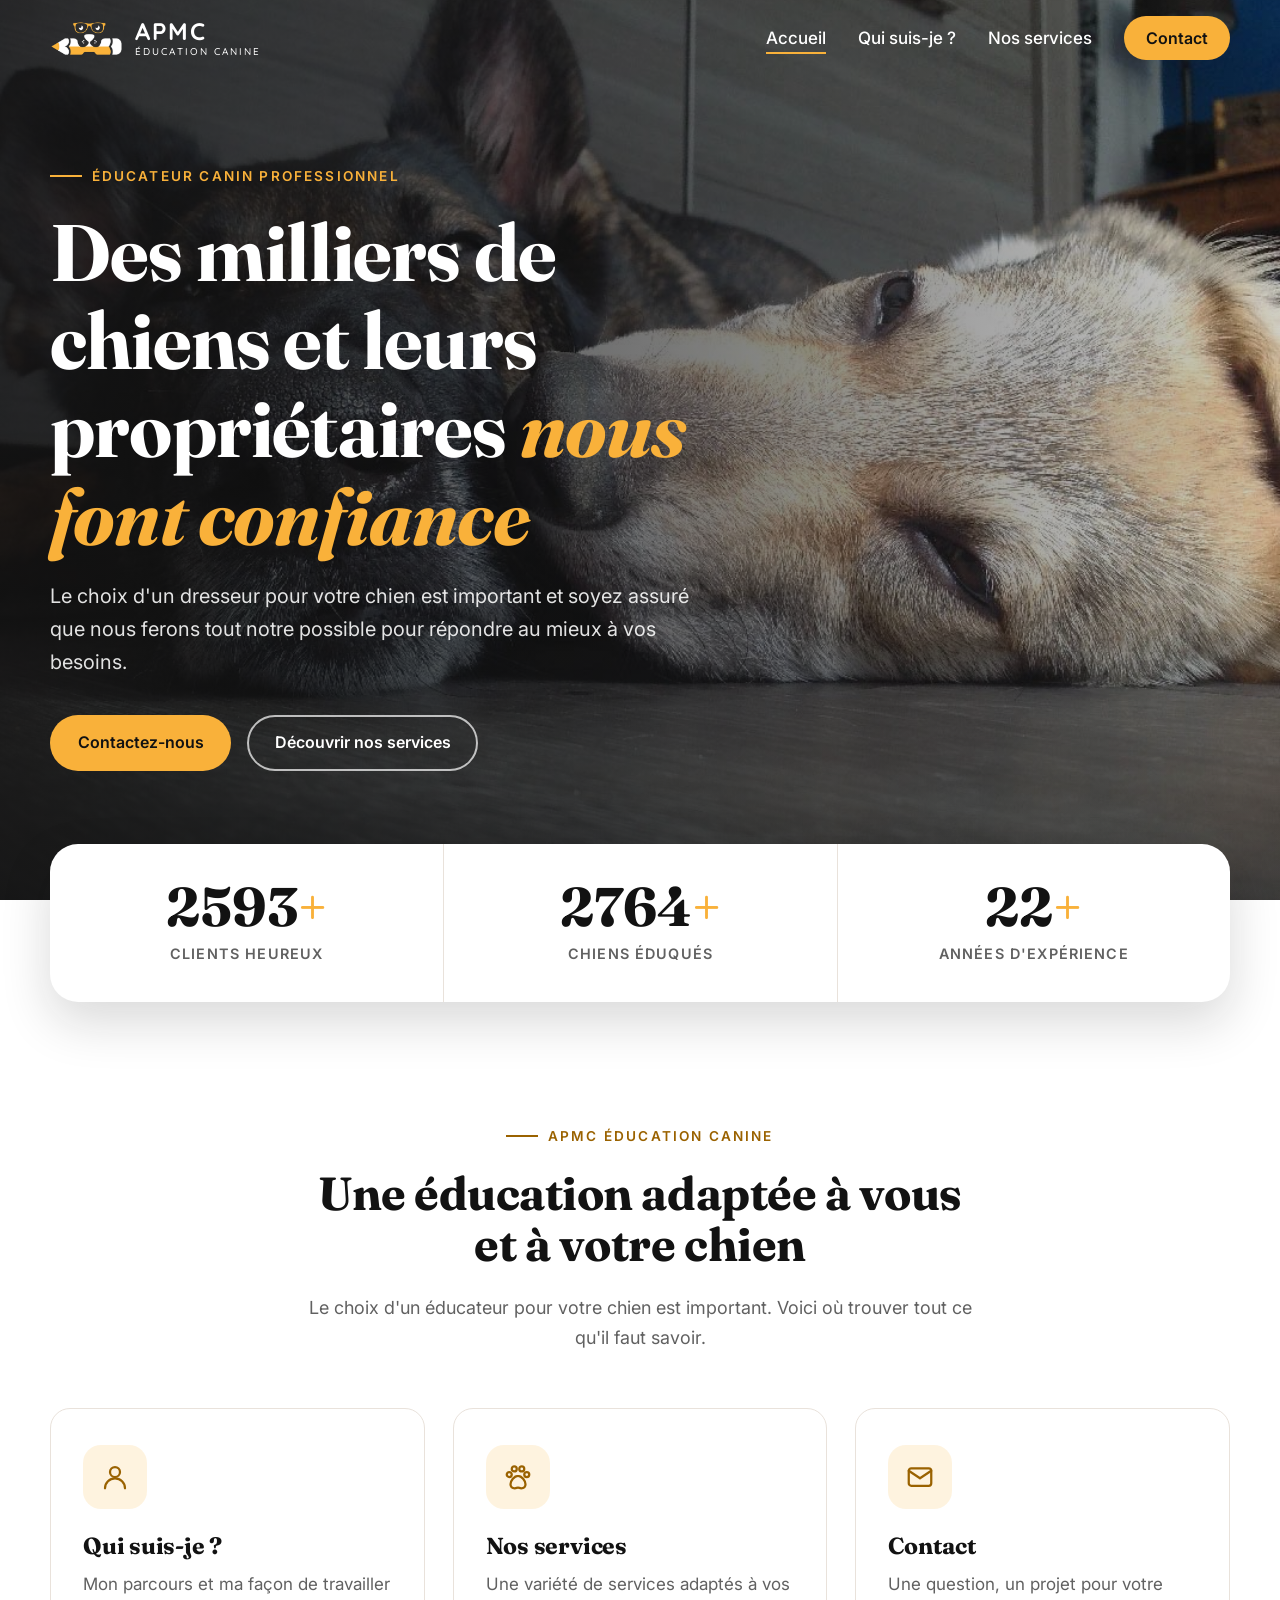
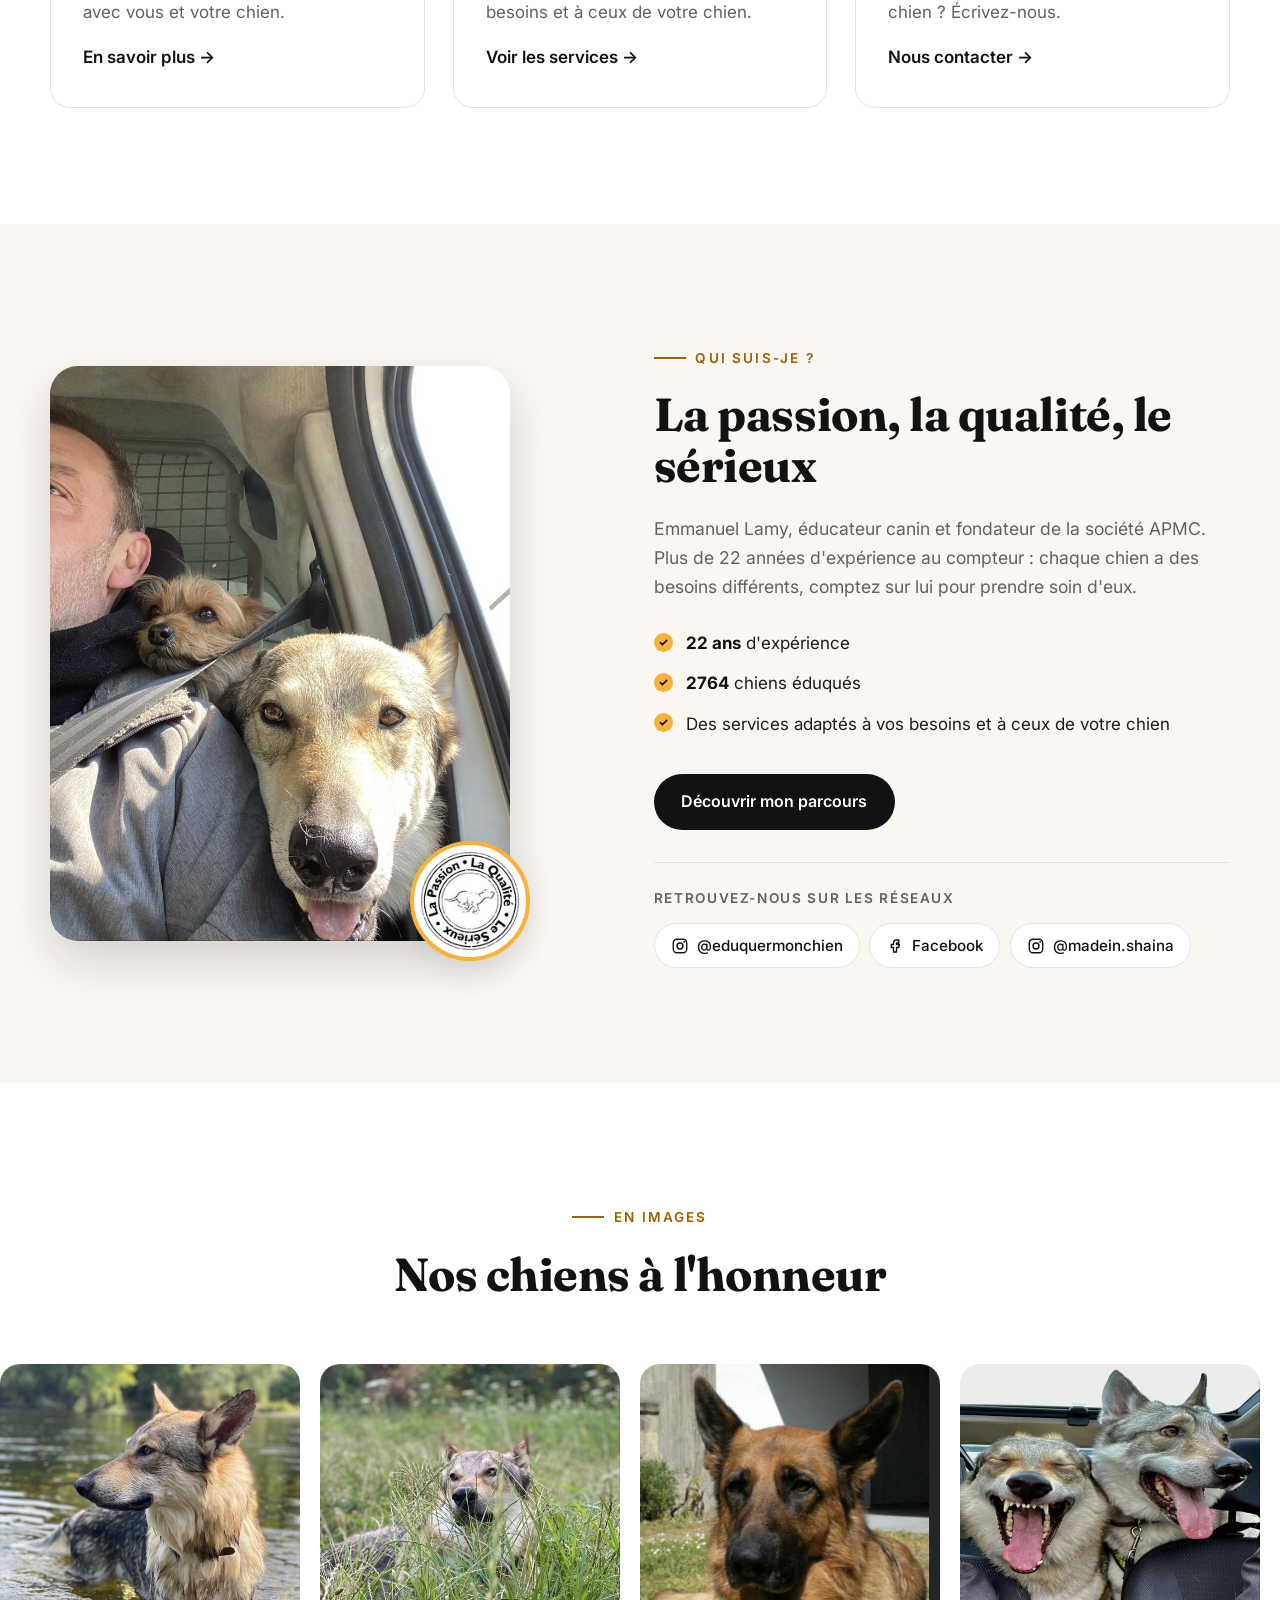
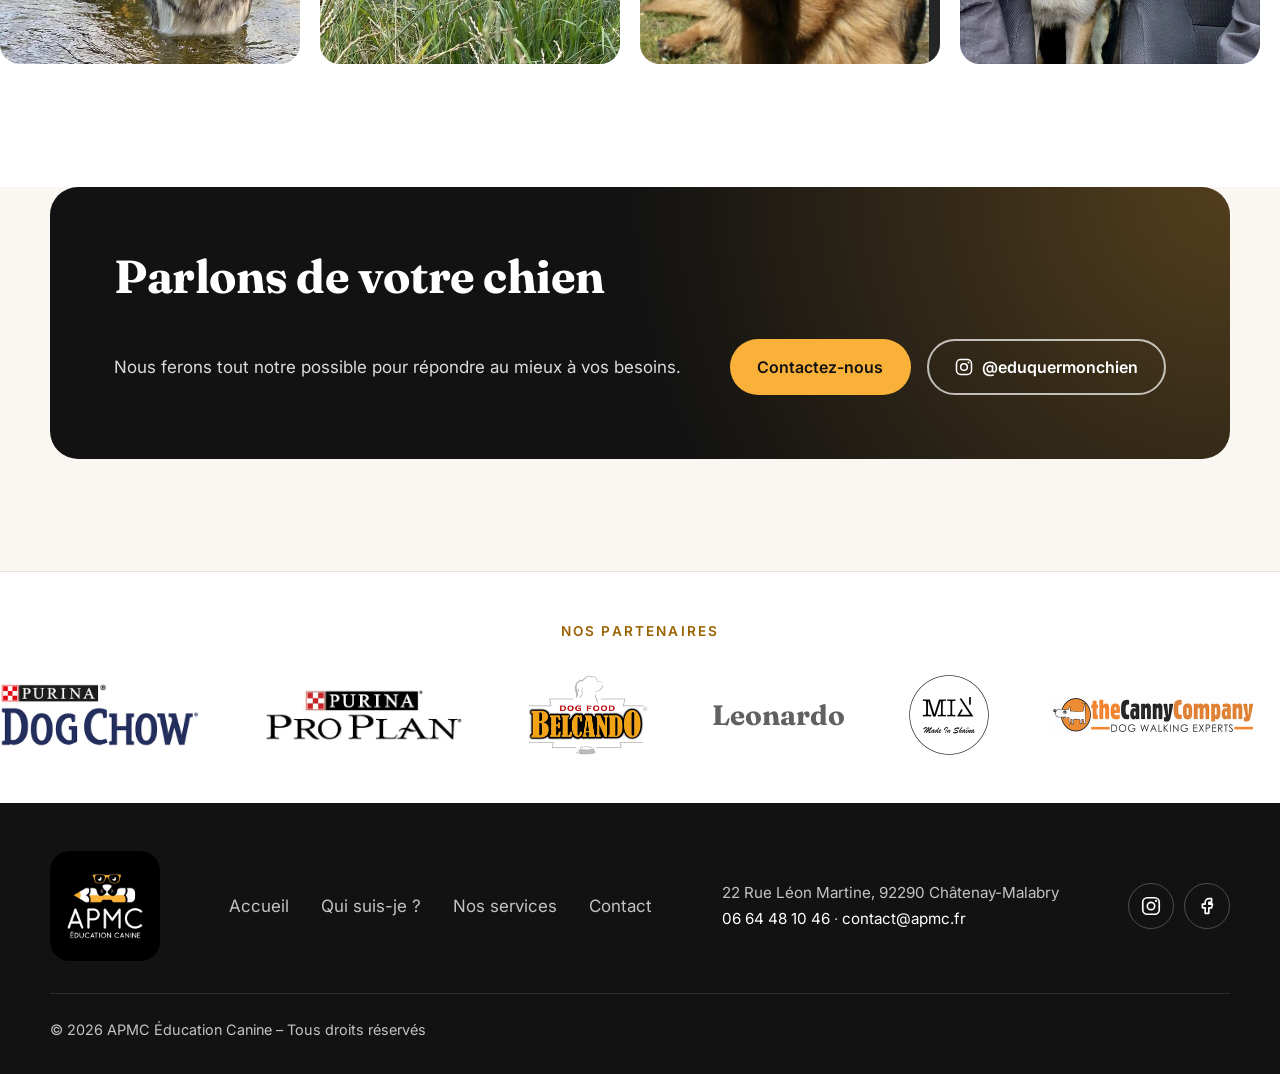
==== index.html @ 0c517b80 "Ajoute 2 photos au bandeau défilant et l'icône du service Rappel - Bandeau de l'accueil et de Qui su" ====
<!DOCTYPE html>
<html lang="fr">

<head>
    <meta charset="utf-8">
    <meta name="viewport" content="width=device-width, initial-scale=1">
    <!-- Transitions de page : repère les navigateurs sans transitions natives (ex. Firefox) et l'ouverture en fichier local -->
    <script>if (!('onpagereveal' in window) || location.protocol === 'file:') document.documentElement.classList.add('no-vt');</script>
    <title>APMC Éducation Canine – Éducateur canin professionnel</title>
    <meta name="description" content="APMC Éducation Canine, éducateur canin professionnel : plus de 22 ans d'expérience et des milliers de chiens éduqués. Découvrez nos services d'éducation canine et contactez-nous.">
    <meta name="theme-color" content="#121212">
    <link rel="canonical" href="https://www.apmc.fr/">

    <!-- Partage sur les réseaux sociaux -->
    <meta property="og:type" content="website">
    <meta property="og:locale" content="fr_FR">
    <meta property="og:site_name" content="APMC Éducation Canine">
    <meta property="og:title" content="APMC Éducation Canine – Éducateur canin professionnel">
    <meta property="og:description" content="Des milliers de chiens et leurs propriétaires nous font confiance. Découvrez nos services d'éducation canine.">
    <meta property="og:url" content="https://www.apmc.fr/">
    <meta property="og:image" content="https://www.apmc.fr/images/accueil-1.jpg">
    <meta name="twitter:card" content="summary_large_image">

    <!-- Données structurées pour Google -->
    <script type="application/ld+json">
    {
        "@context": "https://schema.org",
        "@type": "LocalBusiness",
        "name": "APMC Éducation Canine",
        "description": "Éducateur canin professionnel",
        "url": "https://www.apmc.fr/",
        "logo": "https://www.apmc.fr/images/logo-apmc.png",
        "image": "https://www.apmc.fr/images/accueil-1.jpg",
        "telephone": "+33 6 64 48 10 46",
        "email": "contact@apmc.fr",
        "address": {
            "@type": "PostalAddress",
            "streetAddress": "22 Rue Léon Martine",
            "postalCode": "92290",
            "addressLocality": "Châtenay-Malabry",
            "addressCountry": "FR"
        },
        "openingHours": ["Mo-Fr 09:00-20:00", "Sa 10:00-19:00"],
        "founder": { "@type": "Person", "name": "Emmanuel Lamy" },
        "sameAs": [
            "https://www.instagram.com/eduquermonchien/",
            "https://fr-fr.facebook.com/emmanuel.lamy.9085"
        ]
    }
    </script>

    <link rel="icon" href="images/favicon.png">
    <link rel="apple-touch-icon" href="images/favicon.png">
    <link rel="preconnect" href="https://fonts.googleapis.com">
    <link rel="preconnect" href="https://fonts.gstatic.com" crossorigin>
    <link rel="stylesheet" href="https://fonts.googleapis.com/css2?family=Fraunces:ital,opsz,wght@0,9..144,600;0,9..144,700;1,9..144,600&family=Inter:wght@400;500;600;700&family=Quicksand:wght@500;700&display=swap">
    <link rel="stylesheet" href="css/site.css">
    <script src="js/site.js" defer></script>

    <!-- Global site tag (gtag.js) - Google Analytics -->
    <script async src="https://www.googletagmanager.com/gtag/js?id=G-6EHCMC91XN"></script>
    <script>
        window.dataLayer = window.dataLayer || [];
        function gtag(){dataLayer.push(arguments);}
        gtag('js', new Date());

        gtag('config', 'G-6EHCMC91XN');
    </script>
</head>

<body>
    <a class="skip-link" href="#contenu">Aller au contenu</a>

    <!-- En-tête -->
    <header class="site-header" data-header>
        <div class="container header-inner">
            <a href="index.html" class="brand" aria-label="APMC Éducation Canine – accueil">
                <img src="images/logo-apmc-entete.png" alt="" width="73" height="35">
                <span class="brand-text">APMC <small>Éducation Canine</small></span>
            </a>

            <button class="nav-toggle" type="button" aria-controls="menu" aria-expanded="false" data-nav-toggle>
                <span class="sr-only">Menu</span>
                <span class="nav-toggle-bar" aria-hidden="true"></span>
            </button>

            <nav class="site-nav" id="menu" aria-label="Navigation principale" data-nav>
                <ul>
                    <li><a href="index.html" aria-current="page">Accueil</a></li>
                    <li><a href="fondateur.html">Qui suis-je ?</a></li>
                    <li><a href="nos-services.html">Nos services</a></li>
                    <li><a href="contact.html" class="btn btn-primary btn-sm">Contact</a></li>
                </ul>
            </nav>
        </div>
    </header>

    <main id="contenu">
        <!-- Héro -->
        <section class="hero" aria-labelledby="titre-hero">
            <div class="hero-media">
                <img class="hero-img is-active" src="images/accueil-1.jpg" alt="" fetchpriority="high">
                <img class="hero-img" src="images/accueil-2.jpg" alt="" loading="lazy">
            </div>
            <div class="container hero-content">
                <p class="eyebrow">Éducateur canin professionnel</p>
                <h1 id="titre-hero">Des milliers de chiens et leurs propriétaires <em>nous font confiance</em></h1>
                <p class="hero-lead">Le choix d'un dresseur pour votre chien est important et soyez assuré que nous ferons tout notre possible pour répondre au mieux à vos besoins.</p>
                <div class="hero-actions">
                    <a href="contact.html" class="btn btn-primary">Contactez-nous</a>
                    <a href="nos-services.html" class="btn btn-ghost">Découvrir nos services</a>
                </div>
            </div>
        </section>

        <!-- Chiffres clés -->
        <section class="stats" id="chiffres" aria-label="APMC Éducation Canine en chiffres">
            <div class="container">
                <div class="stats-grid">
                    <div class="stat">
                        <p class="stat-value"><span data-count="2593">2593</span></p>
                        <p class="stat-label">Clients heureux</p>
                    </div>
                    <div class="stat">
                        <p class="stat-value"><span data-count="2764">2764</span></p>
                        <p class="stat-label">Chiens éduqués</p>
                    </div>
                    <div class="stat">
                        <p class="stat-value"><span data-count="22">22</span></p>
                        <p class="stat-label">Années d'expérience</p>
                    </div>
                </div>
            </div>
        </section>

        <!-- Découvrir -->
        <section class="section" aria-labelledby="titre-decouvrir">
            <div class="container">
                <div class="section-head">
                    <p class="eyebrow eyebrow-dark">APMC Éducation Canine</p>
                    <h2 id="titre-decouvrir">Une éducation adaptée à vous et à votre chien</h2>
                    <p>Le choix d'un éducateur pour votre chien est important. Voici où trouver tout ce qu'il faut savoir.</p>
                </div>

                <div class="cards">
                    <a href="fondateur.html" class="card reveal">
                        <span class="card-icon" aria-hidden="true">
                            <svg viewBox="0 0 24 24"><circle cx="12" cy="8" r="4"/><path d="M4 21c0-4.4 3.6-8 8-8s8 3.6 8 8"/></svg>
                        </span>
                        <h3>Qui suis-je ?</h3>
                        <p>Mon parcours et ma façon de travailler avec vous et votre chien.</p>
                        <span class="card-link">En savoir plus <span aria-hidden="true">→</span></span>
                    </a>
                    <a href="nos-services.html" class="card reveal">
                        <span class="card-icon" aria-hidden="true">
                            <svg viewBox="0 0 24 24"><circle class="fill" cx="5" cy="10" r="2"/><circle class="fill" cx="9" cy="5.5" r="2"/><circle class="fill" cx="15" cy="5.5" r="2"/><circle class="fill" cx="19" cy="10" r="2"/><path class="fill" d="M12 11c-3 0-6 4.2-6 6.8C6 20 7.7 21 9.5 21c1 0 1.7-.5 2.5-.5s1.5.5 2.5.5c1.8 0 3.5-1 3.5-3.2 0-2.6-3-6.8-6-6.8z"/></svg>
                        </span>
                        <h3>Nos services</h3>
                        <p>Une variété de services adaptés à vos besoins et à ceux de votre chien.</p>
                        <span class="card-link">Voir les services <span aria-hidden="true">→</span></span>
                    </a>
                    <a href="contact.html" class="card reveal">
                        <span class="card-icon" aria-hidden="true">
                            <svg viewBox="0 0 24 24"><rect x="3" y="5" width="18" height="14" rx="2"/><path d="m3 7 9 6 9-6"/></svg>
                        </span>
                        <h3>Contact</h3>
                        <p>Une question, un projet pour votre chien ? Écrivez-nous.</p>
                        <span class="card-link">Nous contacter <span aria-hidden="true">→</span></span>
                    </a>
                </div>
            </div>
        </section>

        <!-- Qui suis-je -->
        <section class="section section-alt" aria-labelledby="titre-apropos">
            <div class="container about">
                <div class="about-media reveal">
                    <img src="images/fondateur-chiens.jpg" alt="En route avec deux chiens, un petit terrier et un chien loup" width="900" height="1073" loading="lazy">
                    <img class="about-badge" src="images/badge-valeurs.png" alt="La passion, la qualité, le sérieux" width="120" height="120" loading="lazy">
                </div>
                <div class="about-content">
                    <p class="eyebrow eyebrow-dark">Qui suis-je ?</p>
                    <h2 id="titre-apropos">La passion, la qualité, le sérieux</h2>
                    <p>Emmanuel Lamy, éducateur canin et fondateur de la société APMC. Plus de 22 années d'expérience au compteur : chaque chien a des besoins différents, comptez sur lui pour prendre soin d'eux.</p>
                    <ul class="about-list">
                        <li><strong>22 ans</strong> d'expérience</li>
                        <li><strong>2764</strong> chiens éduqués</li>
                        <li>Des services adaptés à vos besoins et à ceux de votre chien</li>
                    </ul>
                    <a href="fondateur.html" class="btn btn-dark">Découvrir mon parcours</a>
                    <div class="about-social">
                        <p>Retrouvez-nous sur les réseaux</p>
                        <ul>
                            <li><a href="https://www.instagram.com/eduquermonchien/" target="_blank" rel="noopener"><svg class="icon" viewBox="0 0 24 24" aria-hidden="true"><rect x="3" y="3" width="18" height="18" rx="5"/><circle cx="12" cy="12" r="4"/><circle class="fill" cx="17.5" cy="6.5" r="1.2"/></svg> @eduquermonchien</a></li>
                            <li><a href="https://fr-fr.facebook.com/emmanuel.lamy.9085" target="_blank" rel="noopener"><svg class="icon" viewBox="0 0 24 24" aria-hidden="true"><path d="M14 8h3V4h-3a4 4 0 0 0-4 4v2H7v4h3v6h4v-6h3l1-4h-4V8z"/></svg> Facebook</a></li>
                            <li><a href="https://www.instagram.com/madein.shaina/" target="_blank" rel="noopener"><svg class="icon" viewBox="0 0 24 24" aria-hidden="true"><rect x="3" y="3" width="18" height="18" rx="5"/><circle cx="12" cy="12" r="4"/><circle class="fill" cx="17.5" cy="6.5" r="1.2"/></svg> @madein.shaina</a></li>
                        </ul>
                    </div>
                </div>
            </div>
        </section>

        <!-- Galerie -->
        <section class="section" aria-labelledby="titre-galerie">
            <div class="container">
                <div class="section-head">
                    <p class="eyebrow eyebrow-dark">En images</p>
                    <h2 id="titre-galerie">Nos chiens à l'honneur</h2>
                </div>
            </div>
            <div class="dog-strip">
                <div class="dog-strip-track" data-marquee data-gallery>
                    <ul>
                        <li><a href="images/galerie/chien-1.jpg"><img src="images/galerie/chien-1.jpg" alt="Chien loup debout dans une rivière" width="600" height="600" decoding="async"></a></li>
                        <li><a href="images/galerie/chien-2.jpg"><img src="images/galerie/chien-2.jpg" alt="Chien couché dans les hautes herbes" width="600" height="600" decoding="async"></a></li>
                        <li><a href="images/galerie/chien-3.jpg"><img src="images/galerie/chien-3.jpg" alt="Berger allemand couché dans l'herbe" width="600" height="600" decoding="async"></a></li>
                        <li><a href="images/galerie/chien-4.jpg"><img src="images/galerie/chien-4.jpg" alt="Deux chiens tout sourire en voiture" width="600" height="600" decoding="async"></a></li>
                        <li><a href="images/galerie/chien-5.jpg"><img src="images/galerie/chien-5.jpg" alt="Chien portant des lunettes de protection" width="600" height="600" decoding="async"></a></li>
                        <li><a href="images/galerie/chien-6.jpg"><img src="images/galerie/chien-6.jpg" alt="Trois chiens autour d'un bac d'eau dans un pré" width="600" height="600" decoding="async"></a></li>
                        <li><a href="images/galerie/chien-7.jpg"><img src="images/galerie/chien-7.jpg" alt="Chiot chien-loup aux grandes oreilles" width="600" height="600" decoding="async"></a></li>
                        <li><a href="images/galerie/chien-8.jpg"><img src="images/galerie/chien-8.jpg" alt="Trois chiens endormis blottis les uns contre les autres" width="600" height="600" decoding="async"></a></li>
                    </ul>
                </div>
            </div>
        </section>

        <!-- Appel à l'action -->
        <section class="cta" aria-labelledby="titre-cta">
            <div class="container">
                <div class="cta-inner">
                    <h2 id="titre-cta">Parlons de votre chien</h2>
                    <p>Nous ferons tout notre possible pour répondre au mieux à vos besoins.</p>
                    <div class="cta-actions">
                        <a href="contact.html" class="btn btn-primary">Contactez-nous</a>
                        <a href="https://www.instagram.com/eduquermonchien/" class="btn btn-ghost" target="_blank" rel="noopener">
                            <svg class="icon" viewBox="0 0 24 24" aria-hidden="true"><rect x="3" y="3" width="18" height="18" rx="5"/><circle cx="12" cy="12" r="4"/><circle class="fill" cx="17.5" cy="6.5" r="1.2"/></svg>
                            @eduquermonchien
                        </a>
                    </div>
                </div>
            </div>
        </section>

        <!-- Partenaires -->
        <section class="partners" aria-labelledby="titre-partenaires">
            <p class="partners-title" id="titre-partenaires">Nos partenaires</p>
            <div class="partners-track" data-marquee>
                <ul>
                    <li><img src="images/partners/purina-dog-chow.png" alt="Purina Dog Chow" width="494" height="160" decoding="async"></li>
                    <li><img src="images/partners/purina-pro-plan.png" alt="Purina Pro Plan" width="449" height="122" decoding="async"></li>
                    <li><img src="images/partners/belcando.png" alt="Belcando" width="239" height="160" decoding="async"></li>
                    <li><span class="partner-name">Leonardo</span></li>
                    <li><img src="images/partners/made-in-shaina.png" alt="Made In Shaïna" width="160" height="160" decoding="async"></li>
                    <li><img src="images/partners/the-canny-company.png" alt="The Canny Company" width="400" height="80" decoding="async"></li>
                </ul>
            </div>
        </section>
    </main>

    <!-- Pied de page -->
    <footer class="site-footer">
        <div class="container">
            <div class="footer-inner">
                <a href="index.html" class="brand brand-light" aria-label="APMC Éducation Canine – accueil">
                    <img src="images/logo-apmc.png" alt="" width="110" height="110" loading="lazy">
                </a>
                <nav aria-label="Liens du pied de page">
                    <ul class="footer-nav">
                        <li><a href="index.html">Accueil</a></li>
                        <li><a href="fondateur.html">Qui suis-je ?</a></li>
                        <li><a href="nos-services.html">Nos services</a></li>
                        <li><a href="contact.html">Contact</a></li>
                    </ul>
                </nav>
                <address class="footer-contact">
                    22 Rue Léon Martine, 92290 Châtenay-Malabry<br>
                    <a href="tel:+33664481046">06 64 48 10 46</a> · <a href="mailto:contact@apmc.fr">contact@apmc.fr</a>
                </address>
                <div class="footer-social">
                    <a href="https://www.instagram.com/eduquermonchien/" class="social" target="_blank" rel="noopener" aria-label="APMC Éducation Canine sur Instagram (@eduquermonchien)">
                        <svg viewBox="0 0 24 24" aria-hidden="true"><rect x="3" y="3" width="18" height="18" rx="5"/><circle cx="12" cy="12" r="4"/><circle class="fill" cx="17.5" cy="6.5" r="1.2"/></svg>
                    </a>
                    <a href="https://fr-fr.facebook.com/emmanuel.lamy.9085" class="social" target="_blank" rel="noopener" aria-label="Emmanuel Lamy sur Facebook">
                        <svg viewBox="0 0 24 24" aria-hidden="true"><path d="M14 8h3V4h-3a4 4 0 0 0-4 4v2H7v4h3v6h4v-6h3l1-4h-4V8z"/></svg>
                    </a>
                </div>
            </div>
            <div class="footer-bottom">
                <p>&copy; <span data-year>2026</span> APMC Éducation Canine – Tous droits réservés</p>
            </div>
        </div>
    </footer>

    <!-- Visionneuse de la galerie -->
    <dialog class="lightbox" aria-label="Photo agrandie" data-lightbox>
        <button type="button" class="lightbox-close" aria-label="Fermer" data-lightbox-close>×</button>
        <button type="button" class="lightbox-prev" aria-label="Photo précédente" data-lightbox-prev>‹</button>
        <img src="" alt="" data-lightbox-img>
        <button type="button" class="lightbox-next" aria-label="Photo suivante" data-lightbox-next>›</button>
    </dialog>
</body>

</html>
---- css/site.css ----
/* ==========================================================================
   APMC Éducation Canine – feuille de style du site
   Couleurs reprises du logo APMC (jaune #f9b13a sur noir).
   ========================================================================== */

:root {
    --accent: #f9b13a;
    --accent-dark: #9a6200;
    --night: #121212;
    --night-2: #1e1e1e;
    --ink: #1c1c1c;
    --muted: #616161;
    --sand: #faf6f2;
    --line: #e9e2db;
    --white: #fff;

    --font-display: "Fraunces", Georgia, serif;
    --font-logo: "Quicksand", "Inter", system-ui, sans-serif;
    --font-body: "Inter", system-ui, -apple-system, "Segoe UI", sans-serif;

    --radius: 20px;
    --radius-lg: 28px;
    --shadow: 0 10px 30px rgba(18, 18, 18, .08);
    --shadow-lg: 0 20px 50px rgba(18, 18, 18, .16);
    --header-h: 76px;
    --ease: cubic-bezier(.2, .7, .2, 1);
}

/* ---------- Base ---------- */

*,
*::before,
*::after {
    box-sizing: border-box;
}

html {
    scroll-behavior: smooth;
    scroll-padding-top: var(--header-h);
}

body {
    margin: 0;
    font-family: var(--font-body);
    font-size: 1.0625rem;
    line-height: 1.65;
    color: var(--ink);
    background: var(--white);
    -webkit-font-smoothing: antialiased;
}

img {
    display: block;
    max-width: 100%;
    height: auto;
}

a {
    color: inherit;
}

h1,
h2,
h3 {
    font-family: var(--font-display);
    font-weight: 700;
    line-height: 1.1;
    letter-spacing: -.01em;
    margin: 0 0 .5em;
    color: var(--night);
}

h2 {
    font-size: clamp(2rem, 4vw, 2.9rem);
}

h3 {
    font-size: 1.45rem;
}

p {
    margin: 0 0 1em;
}

ul {
    margin: 0;
    padding: 0;
    list-style: none;
}

.container {
    width: min(1180px, 100% - 2.5rem);
    margin-inline: auto;
}

.sr-only {
    position: absolute;
    width: 1px;
    height: 1px;
    overflow: hidden;
    clip: rect(0 0 0 0);
    white-space: nowrap;
}

.skip-link {
    position: absolute;
    left: 1rem;
    top: -100px;
    z-index: 100;
    padding: .6rem 1rem;
    background: var(--white);
    color: var(--night);
    font-weight: 600;
    border-radius: 8px;
}

.skip-link:focus {
    top: 1rem;
}

:focus-visible {
    outline: 3px solid var(--accent);
    outline-offset: 3px;
    border-radius: 4px;
}

.icon,
.card-icon svg,
.service-icon-svg svg,
.social svg {
    fill: none;
    stroke: currentColor;
    stroke-width: 1.8;
    stroke-linecap: round;
    stroke-linejoin: round;
}

.icon .fill,
.social svg .fill {
    fill: currentColor;
    stroke: none;
}

/* ---------- Boutons ---------- */

.btn {
    display: inline-flex;
    align-items: center;
    justify-content: center;
    gap: .5rem;
    min-height: 52px;
    padding: .8rem 1.6rem;
    border: 2px solid transparent;
    border-radius: 999px;
    font-weight: 600;
    font-size: 1rem;
    text-decoration: none;
    transition: background-color .2s, color .2s, border-color .2s, transform .2s var(--ease);
}

.btn:hover {
    transform: translateY(-2px);
}

.btn-primary {
    background: var(--accent);
    color: var(--night);
}

.btn-primary:hover {
    background: var(--white);
    color: var(--night);
}

.btn-ghost {
    border-color: rgba(255, 255, 255, .7);
    color: var(--white);
}

.btn-ghost:hover {
    background: var(--white);
    color: var(--night);
}

.btn-sm {
    min-height: 42px;
    padding: .45rem 1.25rem;
}

.btn .icon {
    width: 20px;
    height: 20px;
}

/* ---------- En-tête ---------- */

.site-header {
    position: fixed;
    inset: 0 0 auto;
    z-index: 50;
    height: var(--header-h);
    color: var(--white);
    transition: background-color .3s, box-shadow .3s;
}

.site-header.is-scrolled,
.site-header.is-open {
    background: rgba(18, 18, 18, .94);
    backdrop-filter: blur(10px);
    box-shadow: 0 4px 20px rgba(0, 0, 0, .15);
}

.header-inner {
    display: flex;
    align-items: center;
    justify-content: space-between;
    height: 100%;
}

.brand {
    display: inline-flex;
    align-items: center;
    gap: .75rem;
    text-decoration: none;
    color: inherit;
}

.brand img {
    height: 35px;
    width: auto;
}

/* Texte du logo, dans une police arrondie proche de celle du logo */
.brand-text {
    display: flex;
    flex-direction: column;
    font-family: var(--font-logo);
    font-size: 1.5rem;
    font-weight: 700;
    letter-spacing: .08em;
    line-height: 1;
}

.brand-text small {
    font-size: .62rem;
    font-weight: 500;
    letter-spacing: .2em;
    text-transform: uppercase;
    margin-top: .3rem;
}

.site-nav ul {
    display: flex;
    align-items: center;
    gap: 2rem;
}

.site-nav a:not(.btn) {
    position: relative;
    font-weight: 500;
    text-decoration: none;
    padding: .4rem 0;
}

.site-nav a:not(.btn)::after {
    content: "";
    position: absolute;
    left: 0;
    right: 0;
    bottom: 0;
    height: 2px;
    background: var(--accent);
    transform: scaleX(0);
    transition: transform .25s var(--ease);
}

.site-nav a:not(.btn):hover::after,
.site-nav a[aria-current="page"]::after {
    transform: scaleX(1);
}

.nav-toggle {
    display: none;
    width: 48px;
    height: 48px;
    padding: 0;
    border: 0;
    border-radius: 12px;
    background: rgba(255, 255, 255, .12);
    color: var(--white);
    cursor: pointer;
}

.nav-toggle-bar,
.nav-toggle-bar::before,
.nav-toggle-bar::after {
    display: block;
    width: 22px;
    height: 2px;
    margin: auto;
    background: currentColor;
    border-radius: 2px;
    transition: transform .25s var(--ease), opacity .2s;
}

.nav-toggle-bar {
    position: relative;
}

.nav-toggle-bar::before,
.nav-toggle-bar::after {
    content: "";
    position: absolute;
    left: 0;
}

.nav-toggle-bar::before {
    top: -7px;
}

.nav-toggle-bar::after {
    top: 7px;
}

.nav-toggle[aria-expanded="true"] .nav-toggle-bar {
    background: transparent;
}

.nav-toggle[aria-expanded="true"] .nav-toggle-bar::before {
    transform: translateY(7px) rotate(45deg);
}

.nav-toggle[aria-expanded="true"] .nav-toggle-bar::after {
    transform: translateY(-7px) rotate(-45deg);
}

@media (max-width: 860px) {
    .nav-toggle {
        display: block;
    }

    .site-nav {
        position: fixed;
        inset: var(--header-h) 0 auto;
        background: var(--night);
        padding: 1.5rem 1.25rem 2rem;
        transform: translateY(-12px);
        opacity: 0;
        visibility: hidden;
        transition: opacity .25s, transform .25s var(--ease), visibility .25s;
    }

    .site-nav.is-open {
        transform: none;
        opacity: 1;
        visibility: visible;
    }

    .site-nav ul {
        flex-direction: column;
        align-items: stretch;
        gap: .25rem;
    }

    .site-nav a:not(.btn) {
        display: block;
        padding: .9rem .25rem;
        font-size: 1.15rem;
        border-bottom: 1px solid rgba(255, 255, 255, .1);
    }

    .site-nav a:not(.btn)::after {
        display: none;
    }

    .site-nav .btn {
        margin-top: 1rem;
        width: 100%;
    }
}

/* ---------- Héro ---------- */

.hero {
    position: relative;
    display: flex;
    align-items: center;
    min-height: min(100svh, 920px);
    padding: calc(var(--header-h) + 3rem) 0 6rem;
    color: var(--white);
    overflow: hidden;
    background: var(--night);
}

.hero-media,
.hero-img {
    position: absolute;
    inset: 0;
}

.hero-img {
    width: 100%;
    height: 100%;
    object-fit: cover;
    opacity: 0;
    transform: scale(1.06);
    transition: opacity 1.4s ease, transform 8s linear;
}

.hero-img.is-active {
    opacity: 1;
    transform: scale(1);
}

.hero::after {
    content: "";
    position: absolute;
    inset: 0;
    background:
        linear-gradient(90deg, rgba(18, 18, 18, .88) 0%, rgba(18, 18, 18, .55) 55%, rgba(18, 18, 18, .2) 100%),
        linear-gradient(0deg, rgba(18, 18, 18, .6) 0%, transparent 40%);
}

.hero-content {
    position: relative;
    z-index: 1;
}

.hero h1 {
    max-width: 14ch;
    font-size: clamp(2.6rem, 6.5vw, 5rem);
    color: var(--white);
    margin-bottom: 1.25rem;
}

.hero h1 em {
    font-style: italic;
    color: var(--accent);
}

.hero-lead {
    max-width: 52ch;
    font-size: clamp(1.05rem, 1.6vw, 1.25rem);
    color: rgba(255, 255, 255, .88);
    margin-bottom: 2.25rem;
}

.hero-actions,
.cta-actions {
    display: flex;
    flex-wrap: wrap;
    gap: 1rem;
}

.eyebrow {
    display: inline-flex;
    align-items: center;
    gap: .6rem;
    font-size: .85rem;
    font-weight: 600;
    letter-spacing: .16em;
    text-transform: uppercase;
    color: var(--accent);
    margin-bottom: 1.25rem;
}

.eyebrow::before {
    content: "";
    width: 32px;
    height: 2px;
    background: currentColor;
}

.eyebrow-dark {
    color: var(--accent-dark);
}

/* ---------- Chiffres ---------- */

.stats {
    position: relative;
    z-index: 2;
    margin-top: -3.5rem;
}

.stats-grid {
    display: grid;
    grid-template-columns: repeat(3, 1fr);
    background: var(--white);
    border-radius: var(--radius-lg);
    box-shadow: var(--shadow-lg);
    overflow: hidden;
}

.stat {
    padding: 2.25rem 1.5rem;
    text-align: center;
}

.stat + .stat {
    border-left: 1px solid var(--line);
}

.stat-value {
    font-family: var(--font-display);
    font-size: clamp(2.4rem, 5vw, 3.4rem);
    font-weight: 700;
    line-height: 1;
    color: var(--night);
    margin-bottom: .5rem;
    font-variant-numeric: tabular-nums;
}

.stat-value span::after {
    content: "+";
    color: var(--accent);
}

.stat-label {
    margin: 0;
    font-size: .9rem;
    font-weight: 600;
    letter-spacing: .08em;
    text-transform: uppercase;
    color: var(--muted);
}

@media (max-width: 640px) {
    .stats-grid {
        grid-template-columns: 1fr;
    }

    .stat {
        padding: 1.6rem 1rem;
    }

    .stat + .stat {
        border-left: 0;
        border-top: 1px solid var(--line);
    }
}

/* ---------- Sections ---------- */

.section {
    padding: clamp(4.5rem, 9vw, 7.5rem) 0;
}

.section-alt {
    background: var(--sand);
}

.section-head {
    max-width: 680px;
    margin: 0 auto 3.5rem;
    text-align: center;
}

.section-head .eyebrow {
    justify-content: center;
}

.section-head p:last-child {
    color: var(--muted);
    font-size: 1.125rem;
    margin: 0;
}

/* ---------- Cartes ---------- */

.cards {
    display: grid;
    grid-template-columns: repeat(auto-fit, minmax(260px, 1fr));
    gap: 1.75rem;
}

.card {
    display: flex;
    flex-direction: column;
    padding: 2.25rem 2rem;
    background: var(--white);
    border: 1px solid var(--line);
    border-radius: var(--radius);
    text-decoration: none;
    color: var(--muted);
    transition: transform .3s var(--ease), box-shadow .3s, border-color .3s;
}

.card:hover {
    transform: translateY(-6px);
    box-shadow: var(--shadow-lg);
    border-color: transparent;
}

.card-icon {
    display: grid;
    place-items: center;
    width: 64px;
    height: 64px;
    margin-bottom: 1.5rem;
    border-radius: 18px;
    background: rgba(249, 177, 58, .16);
    color: var(--accent-dark);
    transition: background-color .3s, color .3s;
}

.card-icon svg {
    width: 30px;
    height: 30px;
}

.card:hover .card-icon {
    background: var(--accent);
    color: var(--night);
}

.card p {
    flex-grow: 1;
}

.card-link {
    font-weight: 600;
    color: var(--night);
}

.card-link span {
    display: inline-block;
    transition: transform .25s var(--ease);
}

.card:hover .card-link span {
    transform: translateX(5px);
}

/* ---------- Qui suis-je ---------- */

.about {
    display: grid;
    gap: 3rem;
    align-items: center;
}

.about-media {
    position: relative;
    max-width: 460px;
    width: 100%;
    margin: 0 auto;
}

.about-media > img:first-child {
    width: 100%;
    aspect-ratio: 4 / 5;
    object-fit: cover;
    border-radius: var(--radius-lg);
    box-shadow: var(--shadow-lg);
}

.about-badge {
    position: absolute;
    right: -1.25rem;
    bottom: -1.25rem;
    width: 120px;
    height: 120px;
    padding: .4rem;
    background: var(--white);
    border: 4px solid var(--accent);
    border-radius: 50%;
    box-shadow: var(--shadow);
}

.about-content > p:not(.eyebrow) {
    color: var(--muted);
    font-size: 1.1rem;
}

.about-list {
    display: grid;
    gap: .75rem;
    margin: 1.75rem 0 2.25rem;
}

.about-list li {
    position: relative;
    padding-left: 2rem;
}

.about-list li::before {
    content: "";
    position: absolute;
    left: 0;
    top: .2em;
    width: 1.2rem;
    height: 1.2rem;
    border-radius: 50%;
    background: var(--accent) url("data:image/svg+xml,%3Csvg xmlns='http://www.w3.org/2000/svg' viewBox='0 0 24 24' fill='none' stroke='%23121212' stroke-width='3' stroke-linecap='round' stroke-linejoin='round'%3E%3Cpath d='m6 12 4 4 8-8'/%3E%3C/svg%3E") center / 70% no-repeat;
}

.about-list strong {
    color: var(--night);
}

.about-social {
    margin-top: 2rem;
    padding-top: 1.5rem;
    border-top: 1px solid var(--line);
}

.about-social p {
    margin: 0 0 .9rem;
    font-size: .85rem;
    font-weight: 600;
    letter-spacing: .12em;
    text-transform: uppercase;
    color: var(--muted);
}

.about-social ul {
    display: flex;
    flex-wrap: wrap;
    gap: .6rem;
}

.about-social a {
    display: inline-flex;
    align-items: center;
    gap: .5rem;
    padding: .55rem 1rem;
    border: 1px solid var(--line);
    border-radius: 999px;
    background: var(--white);
    color: var(--night);
    font-size: .95rem;
    font-weight: 500;
    text-decoration: none;
    transition: background-color .2s, border-color .2s;
}

.about-social a:hover {
    background: var(--accent);
    border-color: var(--accent);
}

.about-social .icon {
    width: 18px;
    height: 18px;
}

.btn-dark {
    background: var(--night);
    color: var(--white);
}

.btn-dark:hover {
    background: var(--accent);
    color: var(--night);
}

@media (min-width: 860px) {
    .about {
        grid-template-columns: 1fr 1.1fr;
        gap: 5rem;
    }

    .about-media {
        margin: 0;
    }
}

@media (max-width: 560px) {
    .about-badge {
        right: -.25rem;
        width: 96px;
        height: 96px;
    }
}

/* ---------- Bandeau de photos de chiens ---------- */

.dog-strip {
    overflow: hidden;
    padding: .5rem 0;
}

.dog-strip-track {
    --marquee-duration: 60s;
    display: flex;
    width: max-content;
}

.dog-strip-track ul {
    display: flex;
    gap: 1.25rem;
    padding-right: 1.25rem;
}

.dog-strip a {
    display: block;
    width: clamp(200px, 24vw, 300px);
    aspect-ratio: 1;
    overflow: hidden;
    border-radius: var(--radius);
    background: var(--line);
}

.dog-strip img {
    width: 100%;
    height: 100%;
    object-fit: cover;
    transition: transform .6s var(--ease);
}

.dog-strip a:hover img {
    transform: scale(1.06);
}

/* ---------- Visionneuse ---------- */

.lightbox {
    max-width: none;
    max-height: none;
    width: 100%;
    height: 100%;
    margin: 0;
    padding: 0;
    border: 0;
    background: rgba(5, 20, 23, .94);
}

.lightbox[open] {
    display: grid;
    place-items: center;
}

.lightbox::backdrop {
    background: transparent;
}

.lightbox img {
    max-width: min(92vw, 1000px);
    max-height: 86vh;
    border-radius: 12px;
}

.lightbox button {
    position: absolute;
    display: grid;
    place-items: center;
    width: 52px;
    height: 52px;
    border: 0;
    border-radius: 50%;
    background: rgba(255, 255, 255, .12);
    color: var(--white);
    font-size: 2rem;
    line-height: 1;
    cursor: pointer;
}

.lightbox button:hover {
    background: var(--accent);
    color: var(--night);
}

.lightbox-close {
    top: 1.25rem;
    right: 1.25rem;
}

.lightbox-prev {
    left: 1.25rem;
    top: 50%;
    transform: translateY(-50%);
}

.lightbox-next {
    right: 1.25rem;
    top: 50%;
    transform: translateY(-50%);
}

/* ---------- Appel à l'action ---------- */

.cta {
    padding: 0 0 clamp(4.5rem, 9vw, 7rem);
    background: var(--sand);
}

.cta-inner {
    display: flex;
    flex-wrap: wrap;
    align-items: center;
    justify-content: space-between;
    gap: 2rem;
    padding: clamp(2.5rem, 5vw, 4rem);
    border-radius: var(--radius-lg);
    background:
        radial-gradient(circle at 100% 0%, rgba(249, 177, 58, .28), transparent 50%),
        var(--night);
    color: rgba(255, 255, 255, .85);
}

.cta h2 {
    color: var(--white);
    margin-bottom: .35rem;
}

.cta p {
    margin: 0;
}

/* ---------- Partenaires ---------- */

.partners {
    padding: 3rem 0;
    border-top: 1px solid var(--line);
    overflow: hidden;
}

.partners-track {
    display: flex;
    width: max-content;
}

.partners-track ul {
    display: flex;
    align-items: center;
    gap: 4rem;
    padding-right: 4rem;
}

.partners-track.is-animated,
.dog-strip-track.is-animated {
    animation: marquee var(--marquee-duration, 30s) linear infinite;
}

.partners-track.is-animated:hover,
.dog-strip-track.is-animated:hover,
.dog-strip-track.is-animated:focus-within {
    animation-play-state: paused;
}

/* Sans animation (réglage « réduire les animations ») : défilement à la main */
.partners:not(:has(.is-animated)),
.dog-strip:not(:has(.is-animated)) {
    overflow-x: auto;
}

.partners-title {
    margin: 0 0 2rem;
    text-align: center;
    font-size: .85rem;
    font-weight: 600;
    letter-spacing: .16em;
    text-transform: uppercase;
    color: var(--accent-dark);
}

/* Noms des partenaires (en attendant les fichiers de leurs logos) */
.partner-name {
    font-family: var(--font-display);
    font-size: clamp(1.3rem, 2.5vw, 1.75rem);
    font-weight: 700;
    white-space: nowrap;
    color: var(--muted);
    transition: color .3s;
}

.partner-name:hover {
    color: var(--night);
}

.partners img {
    height: 80px;
    width: auto;
    max-width: 200px;
    object-fit: contain;
    transition: transform .3s var(--ease);
}

.partners img:hover {
    transform: scale(1.08);
}

@keyframes marquee {
    to { transform: translateX(-50%); }
}

/* ---------- Pied de page ---------- */

.site-footer {
    background: var(--night);
    color: rgba(255, 255, 255, .75);
}

.footer-inner {
    display: flex;
    flex-wrap: wrap;
    align-items: center;
    justify-content: space-between;
    gap: 2rem;
    padding: 3rem 0 2rem;
}

.brand-light {
    color: var(--white);
}

.brand-light img {
    width: 110px;
    height: 110px;
    border-radius: var(--radius);
}

.footer-nav {
    display: flex;
    flex-wrap: wrap;
    gap: .5rem 2rem;
}

.footer-nav a {
    text-decoration: none;
}

.footer-nav a:hover {
    color: var(--accent);
}

.social {
    display: grid;
    place-items: center;
    width: 46px;
    height: 46px;
    border-radius: 50%;
    border: 1px solid rgba(255, 255, 255, .25);
    color: var(--white);
    transition: background-color .2s, color .2s, border-color .2s;
}

.social svg {
    width: 22px;
    height: 22px;
}

.social:hover {
    background: var(--accent);
    border-color: var(--accent);
    color: var(--night);
}

.footer-bottom {
    padding: 1.5rem 0 2rem;
    border-top: 1px solid rgba(255, 255, 255, .1);
    font-size: .9rem;
}

.footer-bottom p {
    margin: 0;
}

/* ---------- Apparition au défilement ---------- */

.js .reveal {
    opacity: 0;
    transform: translateY(24px);
    transition: opacity .7s var(--ease), transform .7s var(--ease);
}

.js .reveal.is-visible {
    opacity: 1;
    transform: none;
}

.js .reveal:nth-child(2) { transition-delay: .1s; }
.js .reveal:nth-child(3) { transition-delay: .2s; }

/* ---------- Réduire les animations ---------- */

@media (prefers-reduced-motion: reduce) {
    html {
        scroll-behavior: auto;
    }

    *,
    *::before,
    *::after {
        animation: none !important;
        transition-duration: .01ms !important;
    }

    .js .reveal {
        opacity: 1;
        transform: none;
    }
}

/* ==========================================================================
   Pages intérieures (Qui suis-je, Nos services, Contact)
   ========================================================================== */

.page-hero {
    padding: calc(var(--header-h) + clamp(3rem, 7vw, 5.5rem)) 0 clamp(3rem, 7vw, 5rem);
    background:
        radial-gradient(circle at 85% 20%, rgba(249, 177, 58, .22), transparent 45%),
        var(--night);
    color: rgba(255, 255, 255, .8);
}

.page-hero h1 {
    margin: 0 0 1rem;
    font-family: var(--font-display);
    font-size: clamp(2.4rem, 6vw, 4rem);
    line-height: 1.05;
    color: var(--white);
}

.page-hero p:not(.eyebrow) {
    max-width: 640px;
    margin: 0;
    font-size: 1.15rem;
}

/* ---------- Nos services ---------- */

/* Services autour d'une grande photo ronde (même rendu que l'ancien site) */
.services-layout {
    display: grid;
    gap: 2.5rem;
}

.services-photo {
    justify-self: center;
    width: min(100%, 520px);
    aspect-ratio: 1;
    padding: 14px;
    border-radius: 50%;
    background: #eceef0;
}

.services-photo img {
    width: 100%;
    height: 100%;
    object-fit: cover;
    border-radius: 50%;
}

.service-list {
    display: grid;
    gap: 2.5rem;
}

.service {
    display: flex;
    align-items: flex-start;
    gap: 1.5rem;
    color: var(--muted);
    text-decoration: none;
}

.service-icon {
    flex-shrink: 0;
    width: 64px;
    height: 64px;
    border-radius: 50%;
    object-fit: cover;
    transition: transform .3s var(--ease);
}

.service-icon-svg {
    display: grid;
    place-items: center;
    background: rgba(249, 177, 58, .16);
    color: var(--accent-dark);
}

.service-icon-svg svg {
    width: 28px;
    height: 28px;
}

.service h3 {
    margin: .9rem 0 .8rem;
    font-size: 1.4rem;
    line-height: 1.15;
    color: var(--night);
    transition: color .2s;
}

.service p {
    margin: 0;
    font-size: 1.08rem;
    line-height: 1.7;
}

.service:hover h3 {
    color: var(--accent-dark);
}

.service:hover .service-icon {
    transform: scale(1.08);
}

/* Petit écran : la photo en premier, puis les services */
@media (max-width: 999px) {
    .services-photo {
        order: -1;
        width: min(100%, 320px);
    }
}

/* Grand écran : 3 services à gauche, la photo au centre, 3 à droite */
@media (min-width: 1000px) {
    .services-layout {
        grid-template-columns: 1fr minmax(340px, 520px) 1fr;
        align-items: center;
        gap: 2.5rem;
    }

    /* Les deux colonnes ont la même hauteur et sont réparties pareil */
    .service-list {
        align-self: stretch;
        align-content: space-around;
    }

    .service-list-left .service {
        flex-direction: row-reverse;
        text-align: right;
    }
}

/* ---------- Contact ---------- */

.contact-grid {
    display: grid;
    grid-template-columns: repeat(auto-fit, minmax(240px, 1fr));
    gap: 1.5rem;
}

.contact-item {
    padding: 2rem;
    background: var(--white);
    border: 1px solid var(--line);
    border-radius: var(--radius);
}

.contact-item h2 {
    margin: 0 0 .6rem;
    font-family: var(--font-body);
    font-size: .85rem;
    font-weight: 600;
    letter-spacing: .12em;
    text-transform: uppercase;
    color: var(--muted);
}

.contact-item p,
.contact-item address {
    margin: 0;
    font-style: normal;
    font-size: 1.1rem;
    color: var(--night);
}

.contact-item a {
    color: var(--night);
    font-weight: 600;
    text-decoration: none;
}

.contact-item a:hover {
    color: var(--accent-dark);
}

.contact-item .card-icon {
    margin-bottom: 1.25rem;
}

.map {
    margin-top: 3rem;
    overflow: hidden;
    border-radius: var(--radius-lg);
    box-shadow: var(--shadow);
    background: var(--line);
}

.map iframe {
    display: block;
    width: 100%;
    height: clamp(320px, 50vw, 480px);
    border: 0;
}

/* ---------- Pied de page : coordonnées ---------- */

.footer-contact {
    font-style: normal;
    font-size: .95rem;
    line-height: 1.7;
}

.footer-contact a {
    color: var(--white);
    text-decoration: none;
}

.footer-contact a:hover {
    color: var(--accent);
}

.footer-social {
    display: flex;
    gap: .6rem;
}

/* ==========================================================================
   Transitions entre les pages
   ========================================================================== */

/* Navigateurs récents : fondu enchaîné natif entre deux pages du site.
   L'en-tête reste en place, seul le contenu glisse et apparaît. */
@view-transition {
    navigation: auto;
}

.site-header {
    view-transition-name: site-header;
}

::view-transition-group(site-header) {
    animation-duration: 0s;
}

::view-transition-old(root) {
    animation: page-out .22s cubic-bezier(.4, 0, 1, 1) both;
}

::view-transition-new(root) {
    animation: page-in .5s var(--ease) both;
}

@keyframes page-out {
    to {
        opacity: 0;
        transform: translateY(-14px);
    }
}

@keyframes page-in {
    from {
        opacity: 0;
        transform: translateY(22px);
    }
}

/* Navigateurs sans transitions natives entre pages (classe posée dans <head>) :
   même effet, piloté par js/site.js (sortie au clic, entrée au chargement) */
.no-vt main {
    animation: page-in .5s var(--ease) both;
}

.no-vt.is-leaving main {
    animation: page-out .22s cubic-bezier(.4, 0, 1, 1) both;
}

@media (prefers-reduced-motion: reduce) {
    @view-transition {
        navigation: none;
    }

    main {
        animation: none;
    }
}
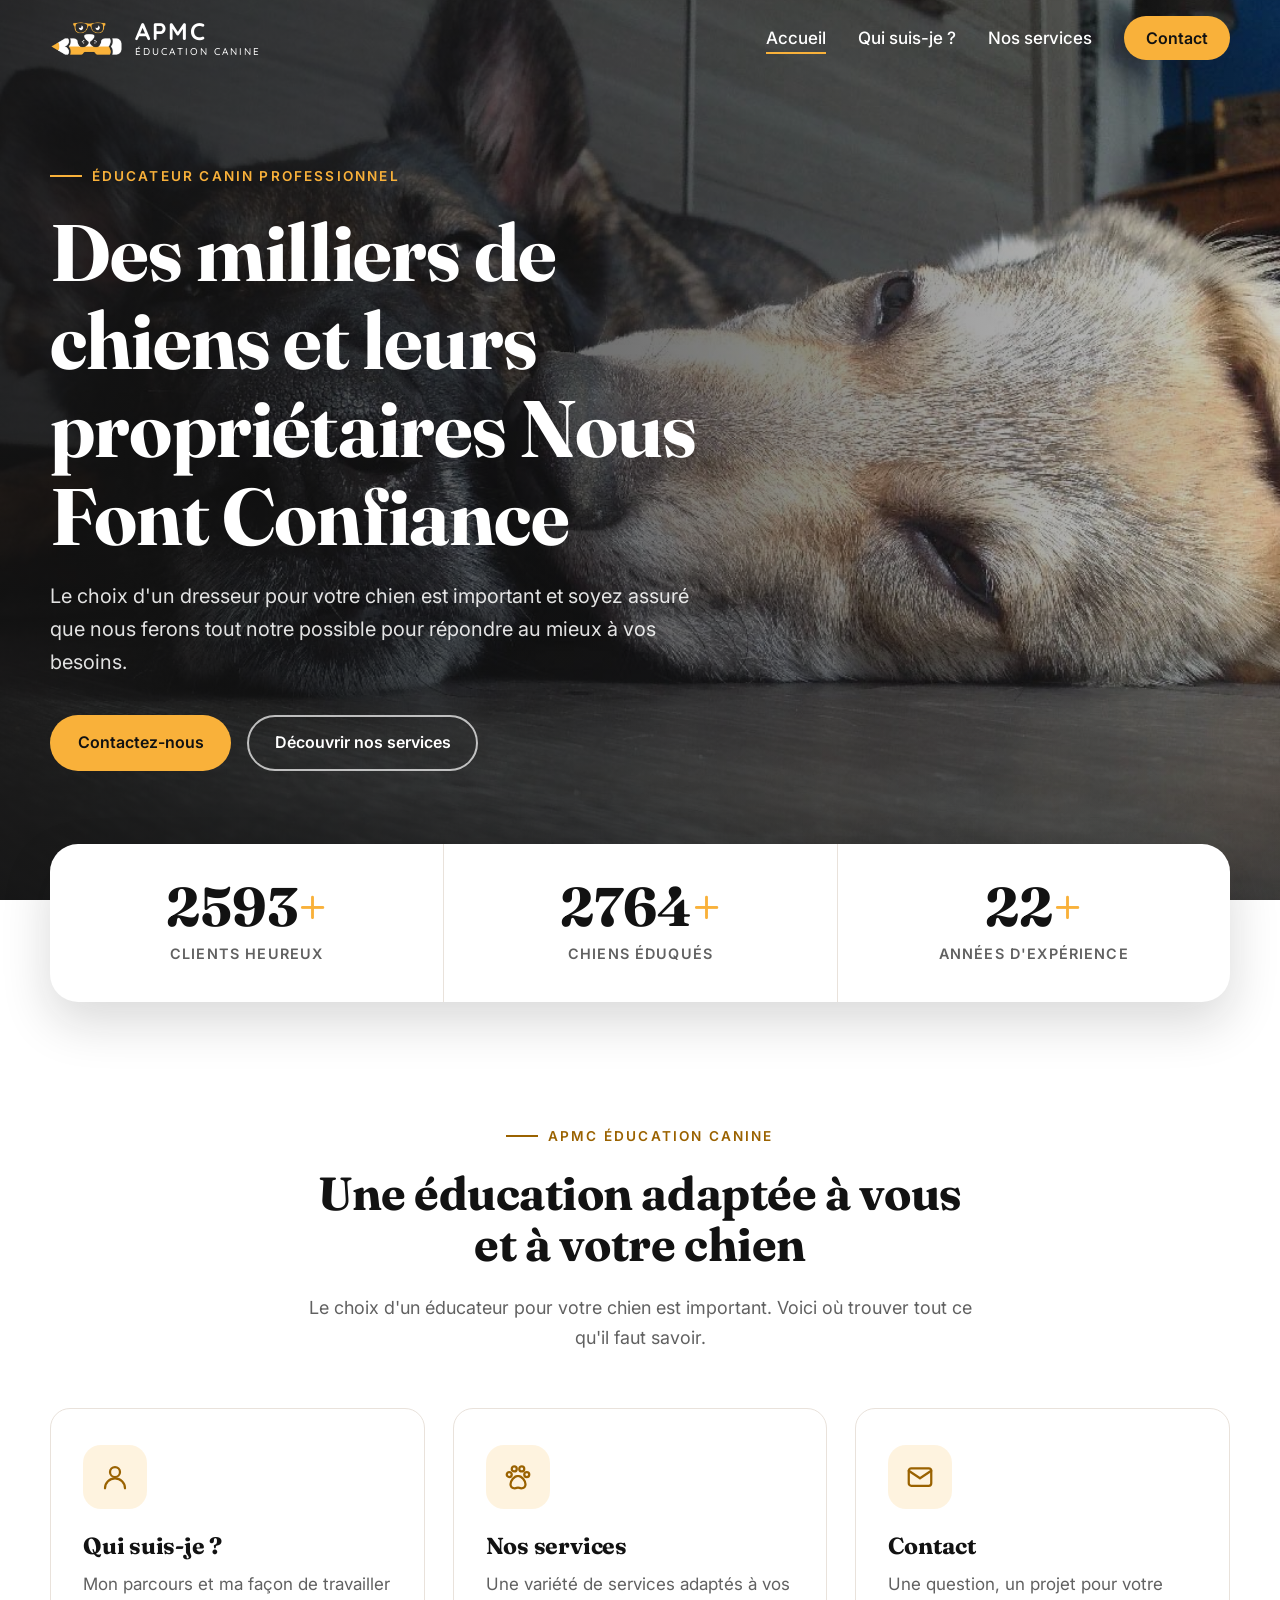
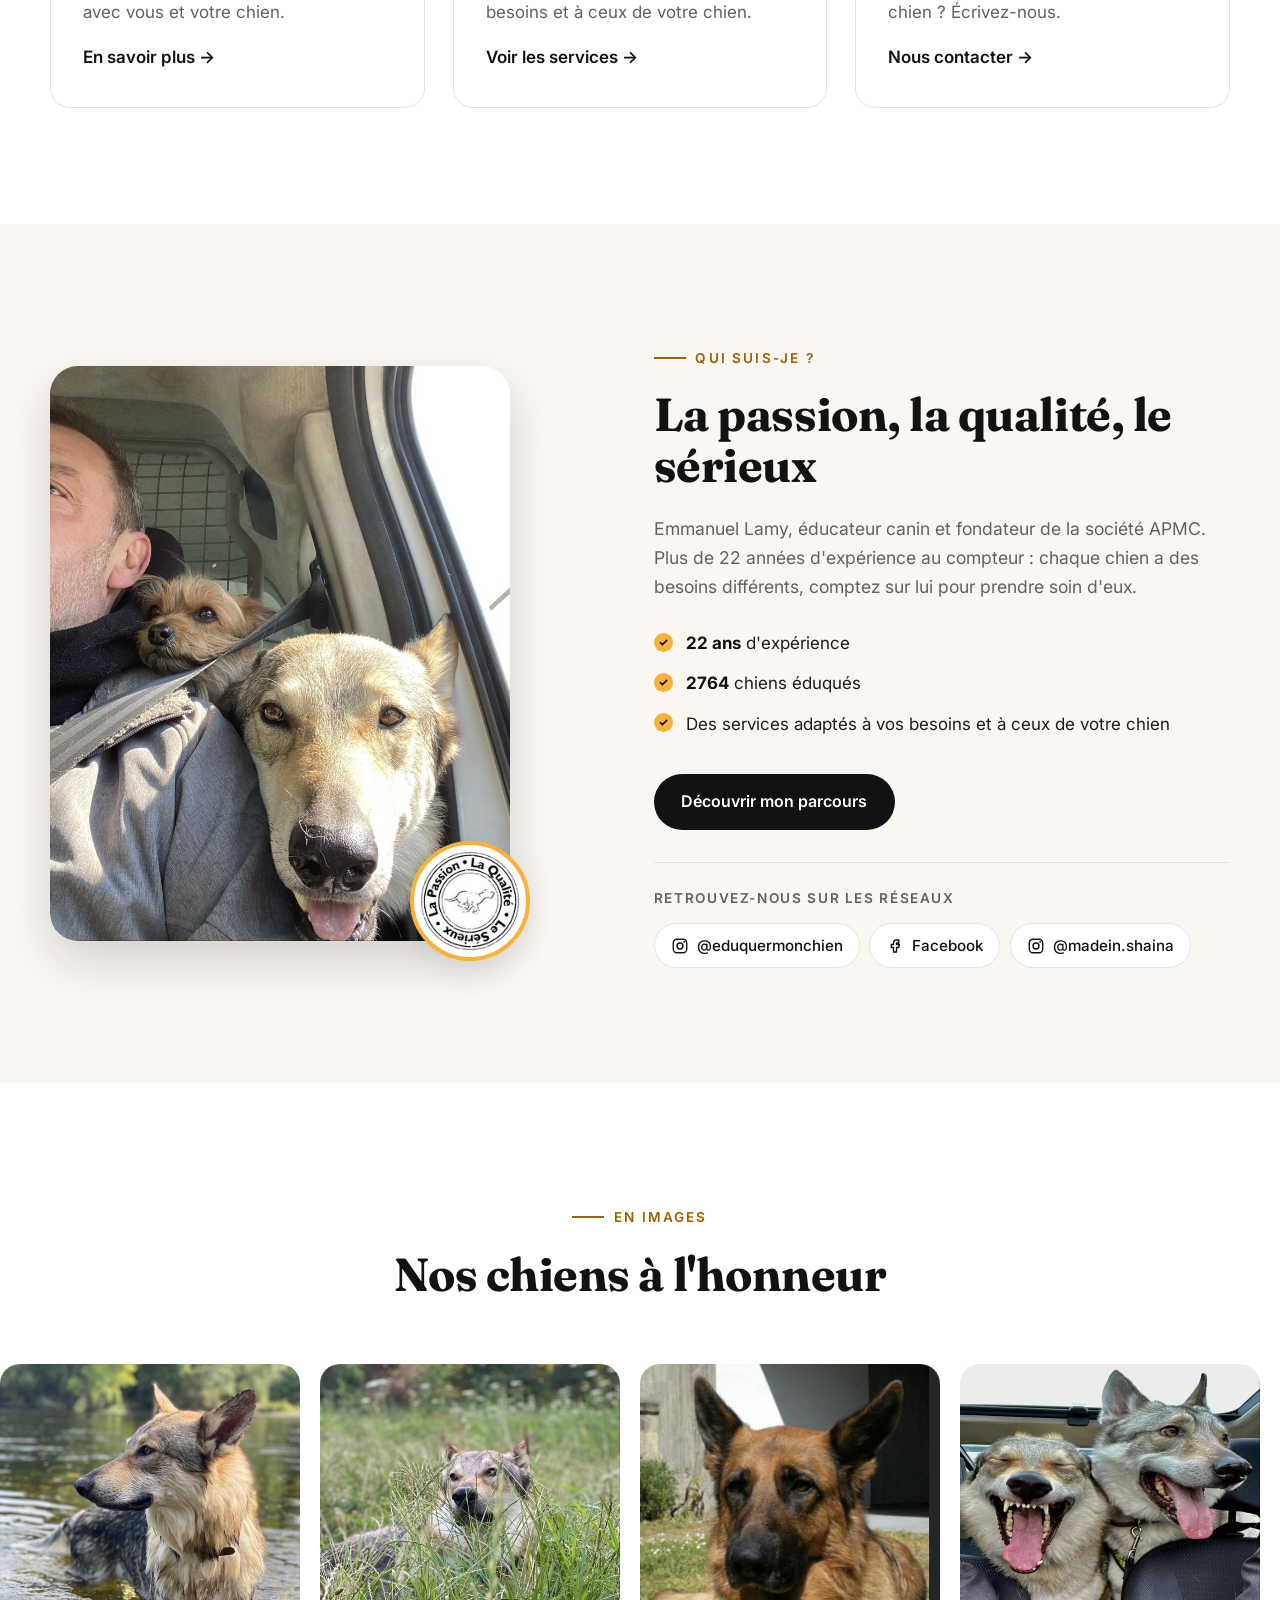
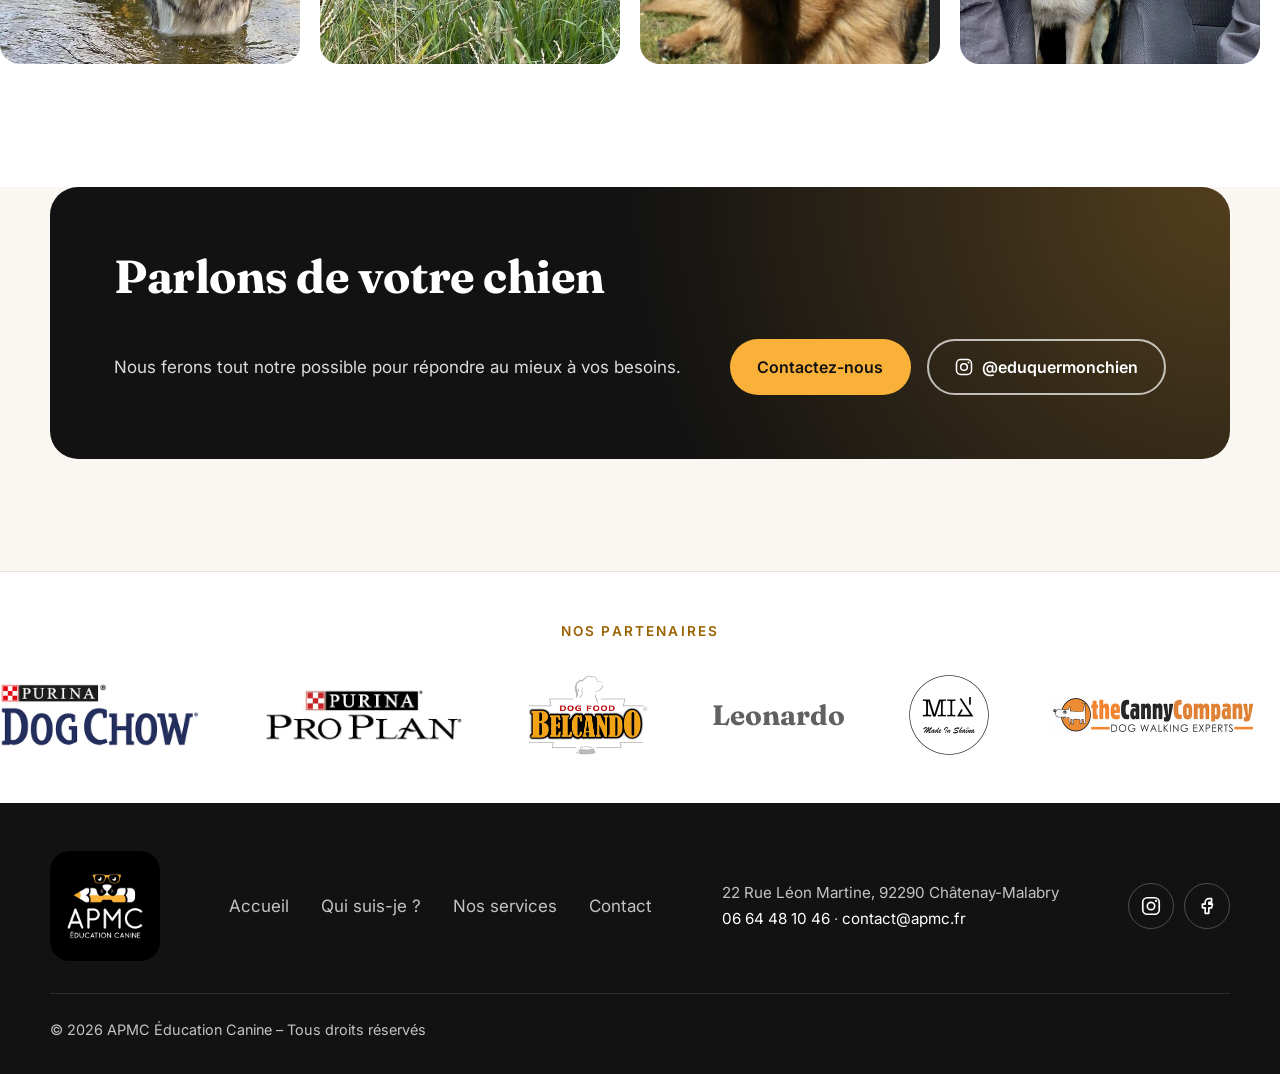
==== commit 4221c762: "Met à jour le numéro de version du CSS et du JS Co-Authored-By: Claude Opus 5.5 <noreply@anthropic.c" ====
--- a/index.html
+++ b/index.html
@@ -54,8 +54,8 @@
     <link rel="preconnect" href="https://fonts.googleapis.com">
     <link rel="preconnect" href="https://fonts.gstatic.com" crossorigin>
     <link rel="stylesheet" href="https://fonts.googleapis.com/css2?family=Fraunces:ital,opsz,wght@0,9..144,600;0,9..144,700;1,9..144,600&family=Inter:wght@400;500;600;700&family=Quicksand:wght@500;700&display=swap">
-    <link rel="stylesheet" href="css/site.css">
-    <script src="js/site.js" defer></script>
+    <link rel="stylesheet" href="css/site.css?v=83218ae">
+    <script src="js/site.js?v=83218ae" defer></script>
 
     <!-- Global site tag (gtag.js) - Google Analytics -->
     <script async src="https://www.googletagmanager.com/gtag/js?id=G-6EHCMC91XN"></script>
@@ -104,7 +104,7 @@
             </div>
             <div class="container hero-content">
                 <p class="eyebrow">Éducateur canin professionnel</p>
-                <h1 id="titre-hero">Des milliers de chiens et leurs propriétaires <em>nous font confiance</em></h1>
+                <h1 id="titre-hero"><span class="hero-kicker">Des milliers de chiens et leurs propriétaires</span> Nous Font Confiance</h1>
                 <p class="hero-lead">Le choix d'un dresseur pour votre chien est important et soyez assuré que nous ferons tout notre possible pour répondre au mieux à vos besoins.</p>
                 <div class="hero-actions">
                     <a href="contact.html" class="btn btn-primary">Contactez-nous</a>
--- a/css/site.css
+++ b/css/site.css
@@ -1227,6 +1227,69 @@
     }
 }
 
+/* ---------- Avis clients ---------- */
+
+.testimonials {
+    display: grid;
+    grid-template-columns: repeat(auto-fit, minmax(280px, 1fr));
+    gap: 1.75rem;
+}
+
+.testimonial {
+    display: flex;
+    flex-direction: column;
+    margin: 0;
+    padding: 2.25rem 2rem;
+    background: var(--white);
+    border-radius: var(--radius);
+    box-shadow: var(--shadow);
+}
+
+.testimonial blockquote {
+    flex-grow: 1;
+    margin: 0 0 1.5rem;
+    font-size: 1.05rem;
+    color: var(--ink);
+}
+
+.testimonial blockquote::before {
+    content: "“";
+    display: block;
+    height: 2.4rem;
+    font-family: var(--font-display);
+    font-size: 4rem;
+    line-height: 1;
+    color: var(--accent);
+}
+
+.testimonial figcaption {
+    display: flex;
+    align-items: center;
+    gap: .9rem;
+    font-weight: 600;
+    color: var(--night);
+}
+
+.testimonial figcaption small {
+    display: block;
+    font-weight: 400;
+    color: var(--muted);
+}
+
+.avatar {
+    display: grid;
+    place-items: center;
+    width: 56px;
+    height: 56px;
+    flex-shrink: 0;
+    border-radius: 50%;
+    object-fit: cover;
+    font-size: 1.4rem;
+    background: var(--night);
+    color: var(--accent);
+    font-weight: 700;
+}
+
 /* ---------- Contact ---------- */
 
 .contact-grid {
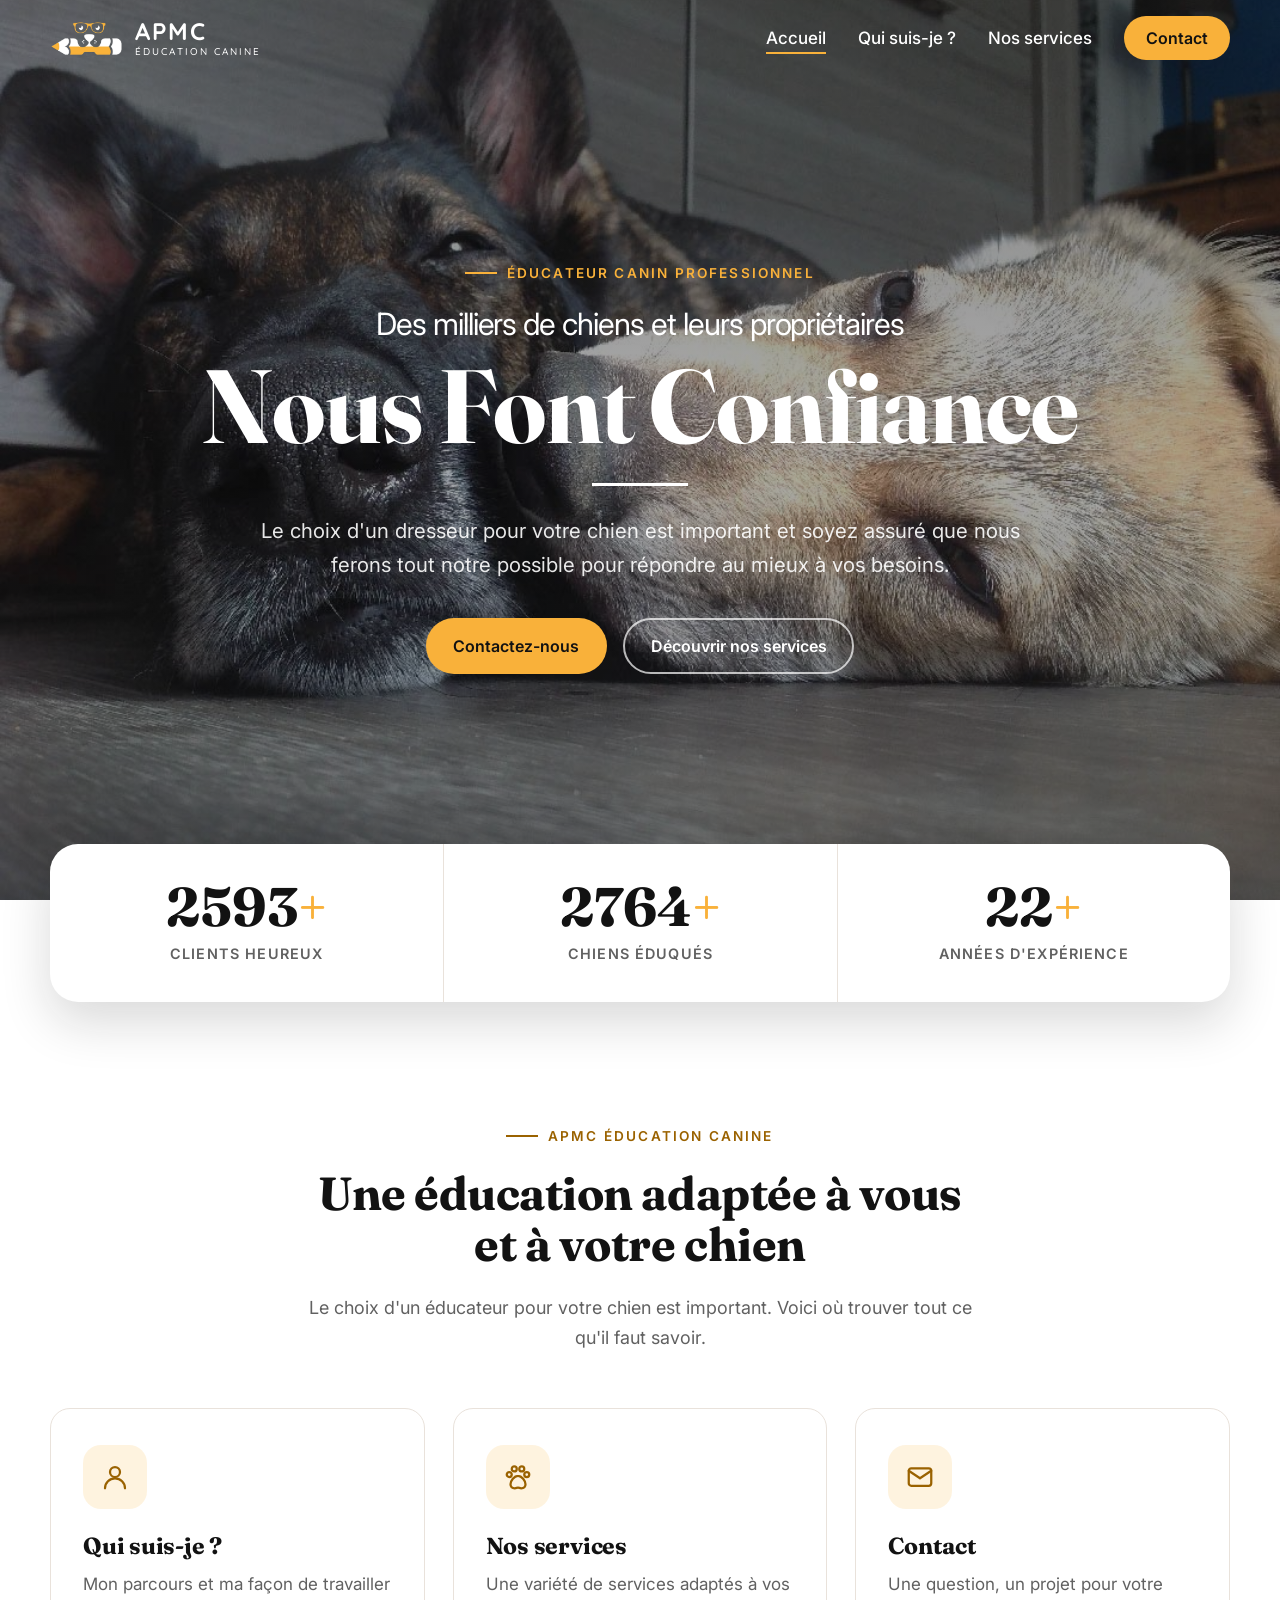
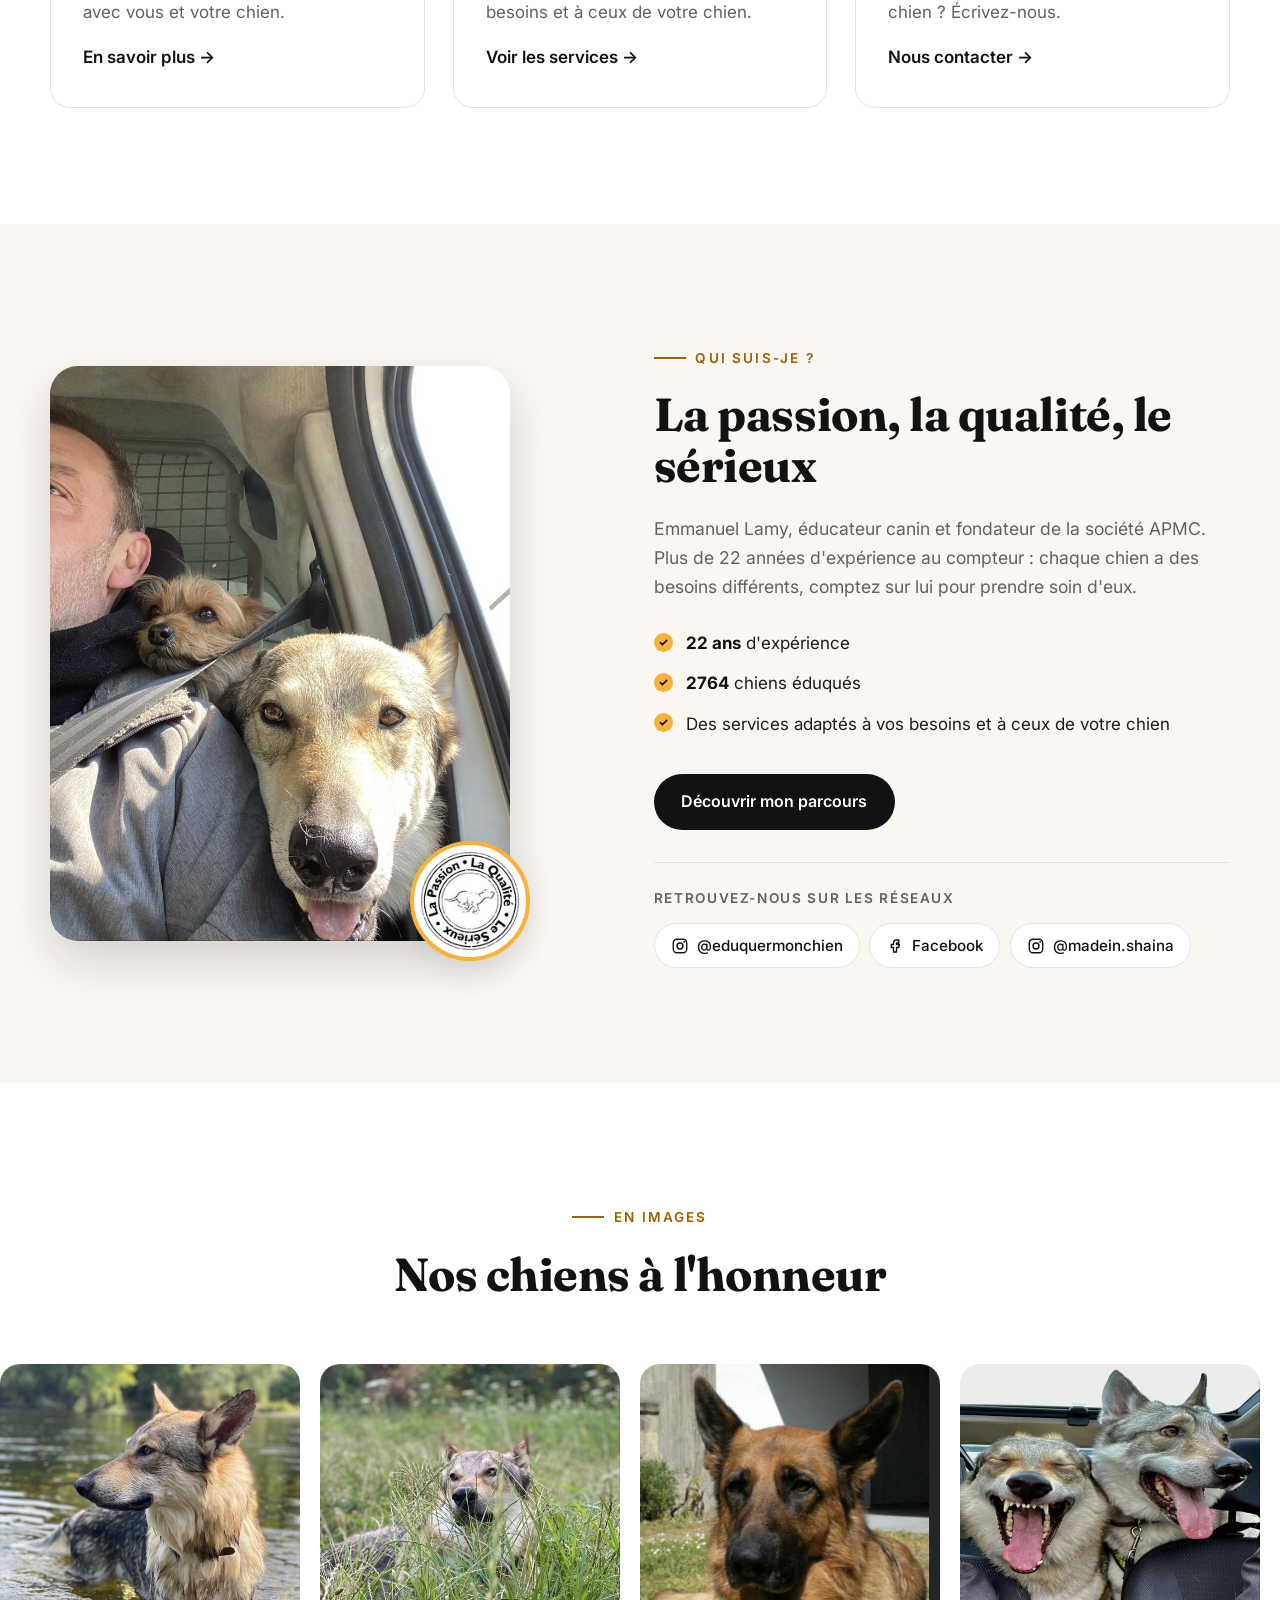
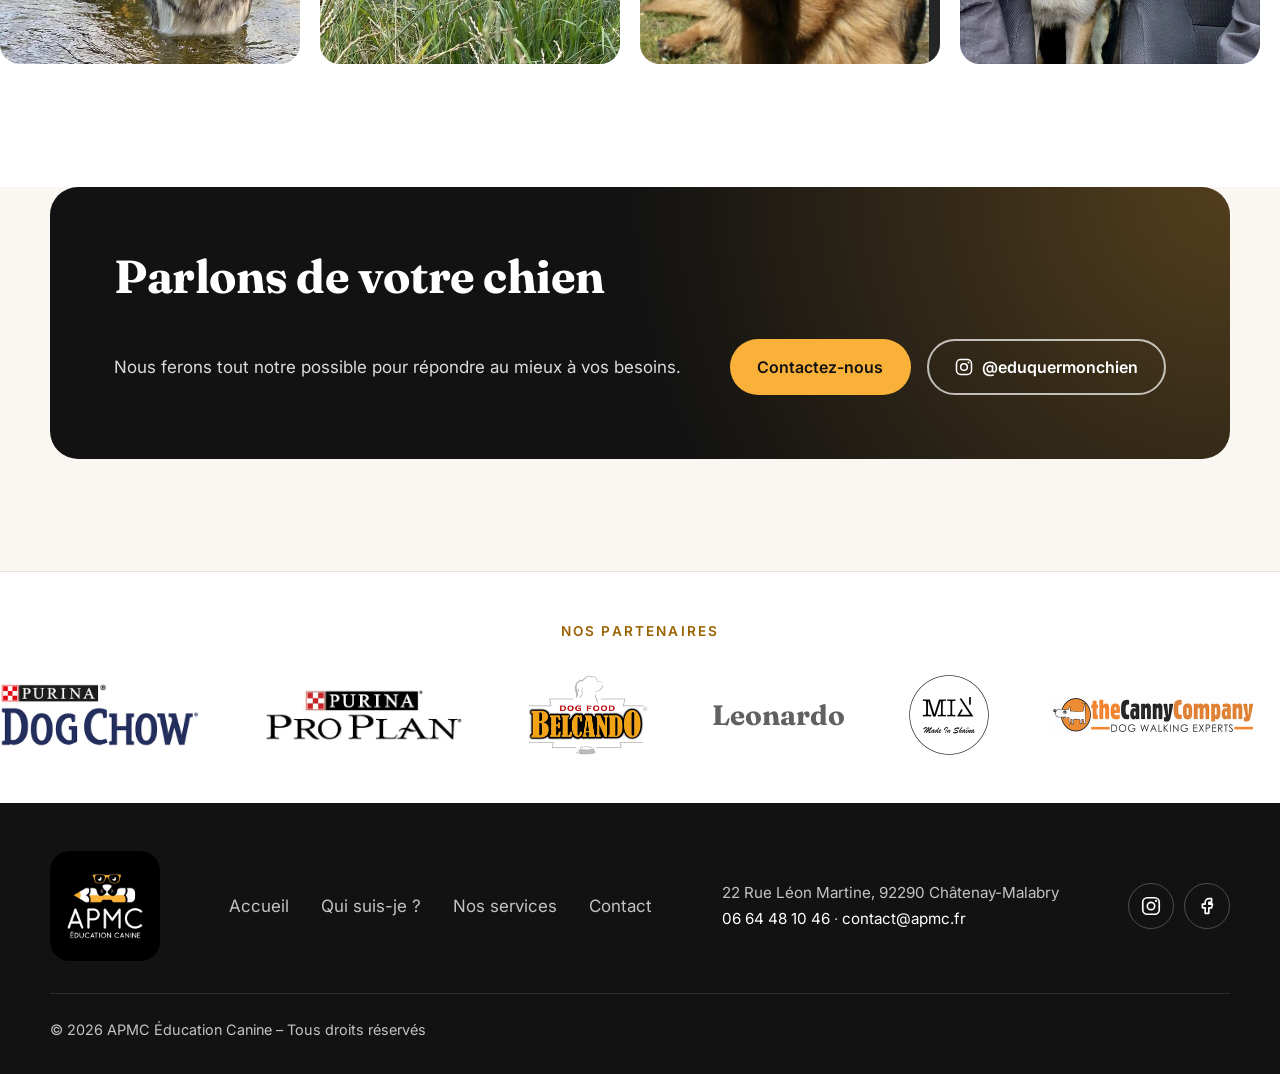
==== commit 83218ae1: "Accueil : titre du haut de page centré comme sur l'ancien site « Des milliers de chiens et leurs pro" ====
--- a/index.html
+++ b/index.html
@@ -54,8 +54,8 @@
     <link rel="preconnect" href="https://fonts.googleapis.com">
     <link rel="preconnect" href="https://fonts.gstatic.com" crossorigin>
     <link rel="stylesheet" href="https://fonts.googleapis.com/css2?family=Fraunces:ital,opsz,wght@0,9..144,600;0,9..144,700;1,9..144,600&family=Inter:wght@400;500;600;700&family=Quicksand:wght@500;700&display=swap">
-    <link rel="stylesheet" href="css/site.css?v=83218ae">
-    <script src="js/site.js?v=83218ae" defer></script>
+    <link rel="stylesheet" href="css/site.css?v=b755e3c">
+    <script src="js/site.js?v=b755e3c" defer></script>
 
     <!-- Global site tag (gtag.js) - Google Analytics -->
     <script async src="https://www.googletagmanager.com/gtag/js?id=G-6EHCMC91XN"></script>
--- a/css/site.css
+++ b/css/site.css
@@ -417,32 +417,64 @@
     position: absolute;
     inset: 0;
     background:
-        linear-gradient(90deg, rgba(18, 18, 18, .88) 0%, rgba(18, 18, 18, .55) 55%, rgba(18, 18, 18, .2) 100%),
-        linear-gradient(0deg, rgba(18, 18, 18, .6) 0%, transparent 40%);
-}
-
+        linear-gradient(0deg, rgba(18, 18, 18, .55) 0%, rgba(18, 18, 18, .35) 50%, rgba(18, 18, 18, .55) 100%);
+}
+
+/* Texte centré, comme sur l'ancien site :
+   petite ligne, grand titre, trait, puis le texte et les boutons */
 .hero-content {
     position: relative;
     z-index: 1;
+    text-align: center;
+}
+
+.hero .eyebrow {
+    justify-content: center;
 }
 
 .hero h1 {
-    max-width: 14ch;
-    font-size: clamp(2.6rem, 6.5vw, 5rem);
+    margin: 0 0 1.75rem;
+    font-size: clamp(2.8rem, 8.5vw, 6.5rem);
+    line-height: 1;
     color: var(--white);
-    margin-bottom: 1.25rem;
-}
-
-.hero h1 em {
-    font-style: italic;
-    color: var(--accent);
+}
+
+.hero-kicker {
+    display: block;
+    margin-bottom: .6rem;
+    font-family: var(--font-body);
+    font-size: clamp(1.15rem, 2.4vw, 2rem);
+    font-weight: 400;
+    line-height: 1.3;
+}
+
+/* Petit trait sous le titre */
+.hero h1::after {
+    content: "";
+    display: block;
+    width: 96px;
+    height: 3px;
+    margin: 1.6rem auto 0;
+    background: var(--white);
 }
 
 .hero-lead {
-    max-width: 52ch;
-    font-size: clamp(1.05rem, 1.6vw, 1.25rem);
-    color: rgba(255, 255, 255, .88);
-    margin-bottom: 2.25rem;
+    max-width: 60ch;
+    margin: 0 auto 2.25rem;
+    font-size: clamp(1.05rem, 1.6vw, 1.3rem);
+    color: rgba(255, 255, 255, .9);
+}
+
+.hero .hero-actions {
+    justify-content: center;
+}
+
+/* Sur téléphone, le petit trait devant « Éducateur canin professionnel » se
+   retrouverait seul quand le texte passe sur deux lignes */
+@media (max-width: 560px) {
+    .hero .eyebrow::before {
+        display: none;
+    }
 }
 
 .hero-actions,
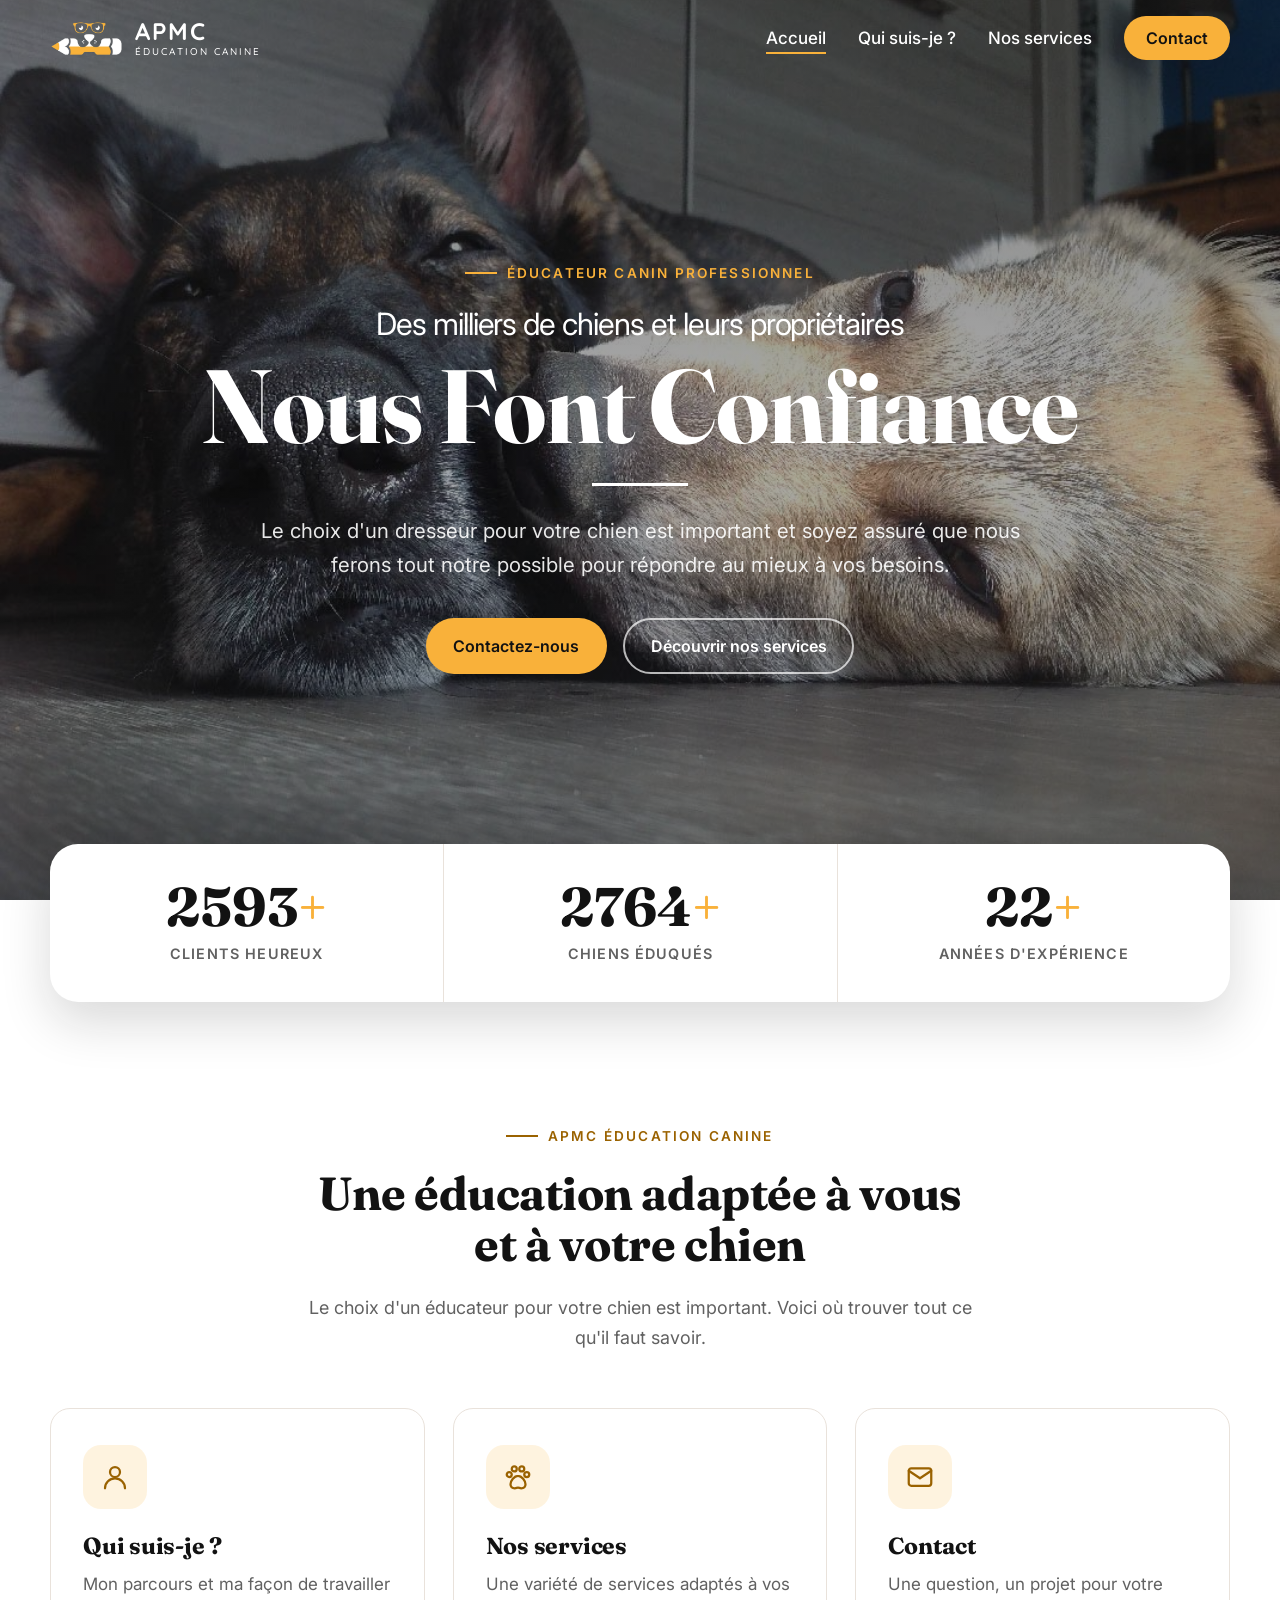
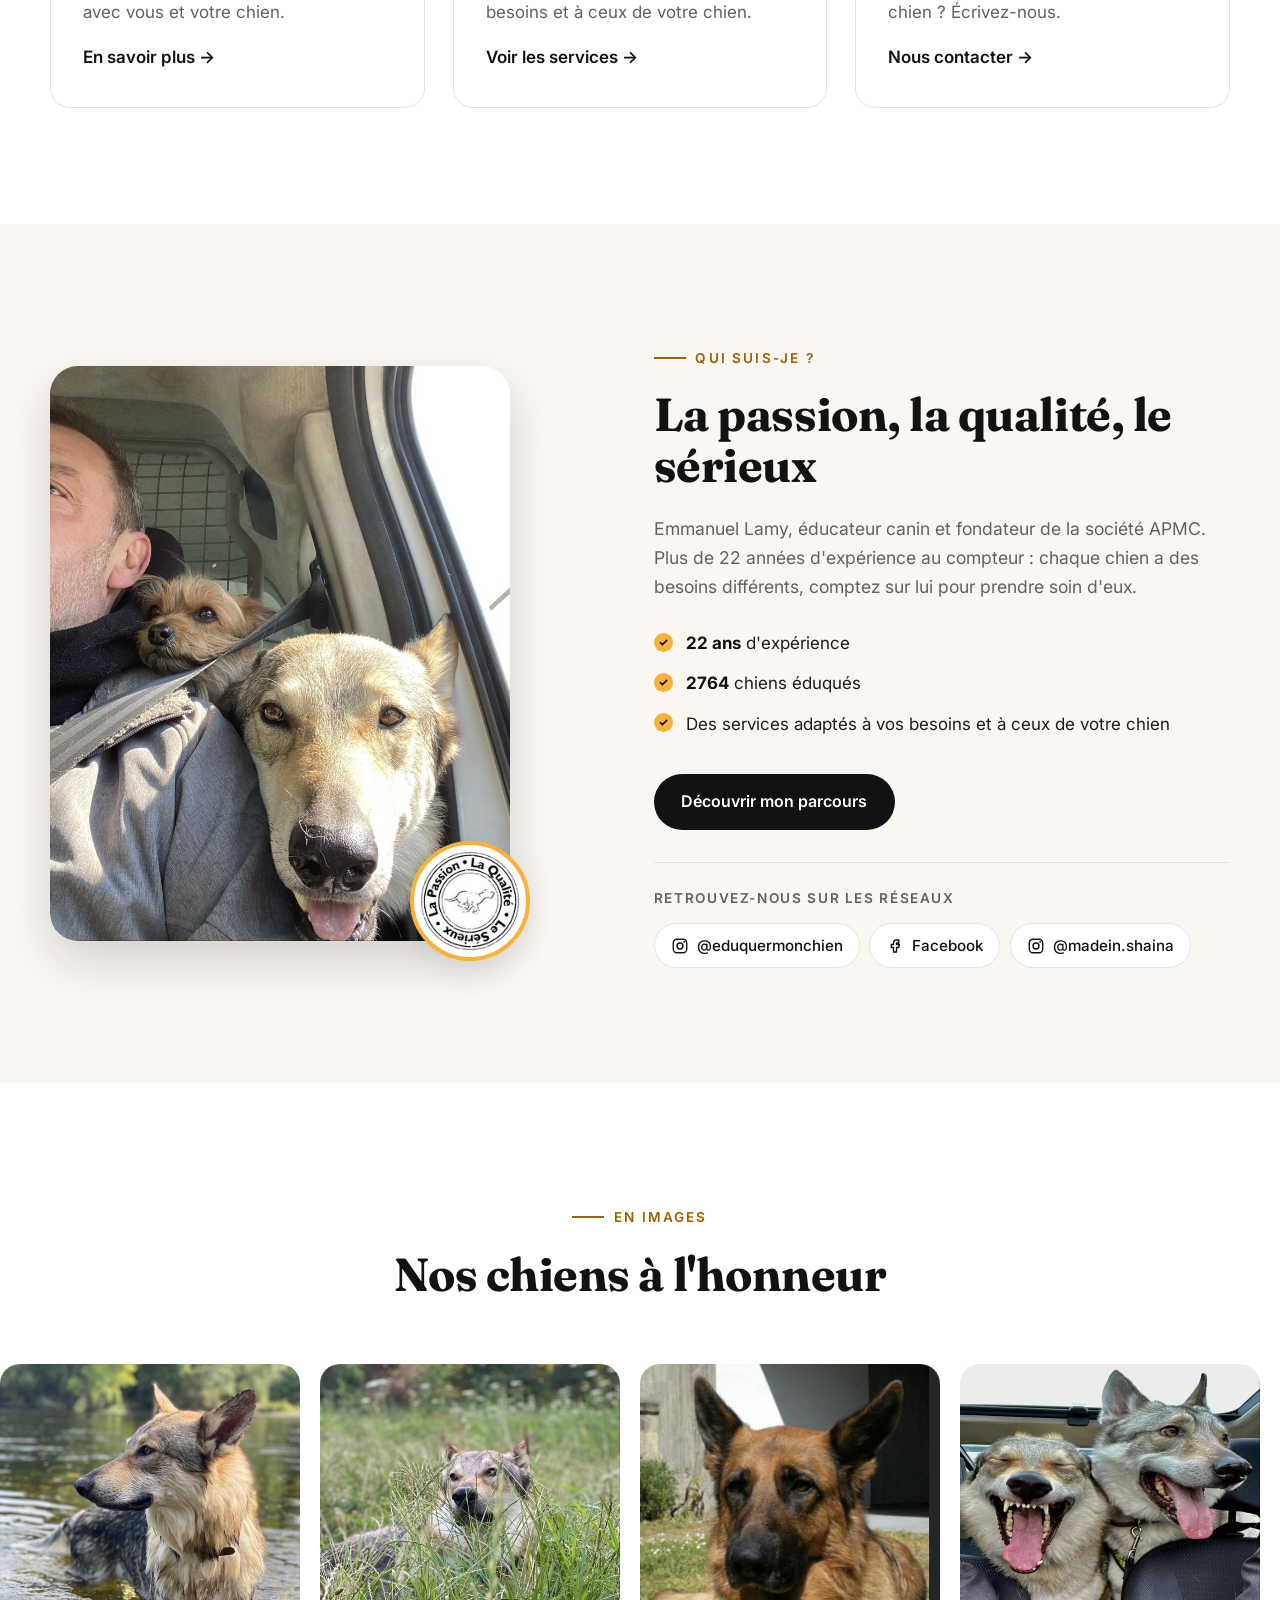
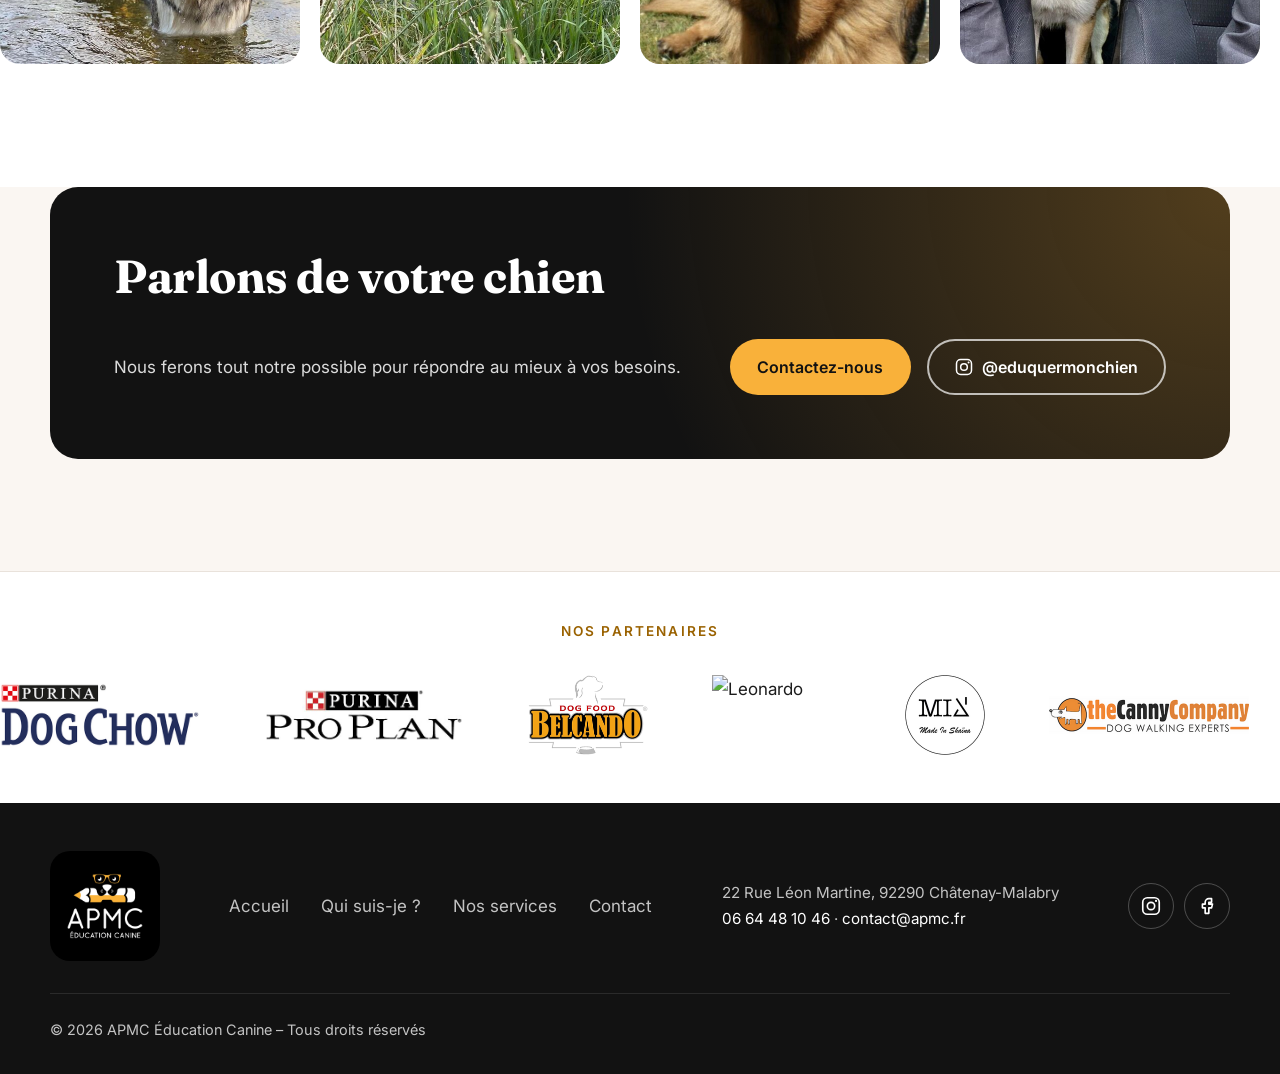
==== commit 5e8dca98: "Met à jour le numéro de version du CSS et du JS Co-Authored-By: Claude Opus 5.5 <noreply@anthropic.c" ====
--- a/index.html
+++ b/index.html
@@ -54,8 +54,8 @@
     <link rel="preconnect" href="https://fonts.googleapis.com">
     <link rel="preconnect" href="https://fonts.gstatic.com" crossorigin>
     <link rel="stylesheet" href="https://fonts.googleapis.com/css2?family=Fraunces:ital,opsz,wght@0,9..144,600;0,9..144,700;1,9..144,600&family=Inter:wght@400;500;600;700&family=Quicksand:wght@500;700&display=swap">
-    <link rel="stylesheet" href="css/site.css?v=b755e3c">
-    <script src="js/site.js?v=b755e3c" defer></script>
+    <link rel="stylesheet" href="css/site.css?v=fcb2377">
+    <script src="js/site.js?v=fcb2377" defer></script>
 
     <!-- Global site tag (gtag.js) - Google Analytics -->
     <script async src="https://www.googletagmanager.com/gtag/js?id=G-6EHCMC91XN"></script>
@@ -249,7 +249,7 @@
                     <li><img src="images/partners/purina-dog-chow.png" alt="Purina Dog Chow" width="494" height="160" decoding="async"></li>
                     <li><img src="images/partners/purina-pro-plan.png" alt="Purina Pro Plan" width="449" height="122" decoding="async"></li>
                     <li><img src="images/partners/belcando.png" alt="Belcando" width="239" height="160" decoding="async"></li>
-                    <li><span class="partner-name">Leonardo</span></li>
+                    <li><img src="images/partners/leonardo.png" alt="Leonardo" width="211" height="130" decoding="async"></li>
                     <li><img src="images/partners/made-in-shaina.png" alt="Made In Shaïna" width="160" height="160" decoding="async"></li>
                     <li><img src="images/partners/the-canny-company.png" alt="The Canny Company" width="400" height="80" decoding="async"></li>
                 </ul>
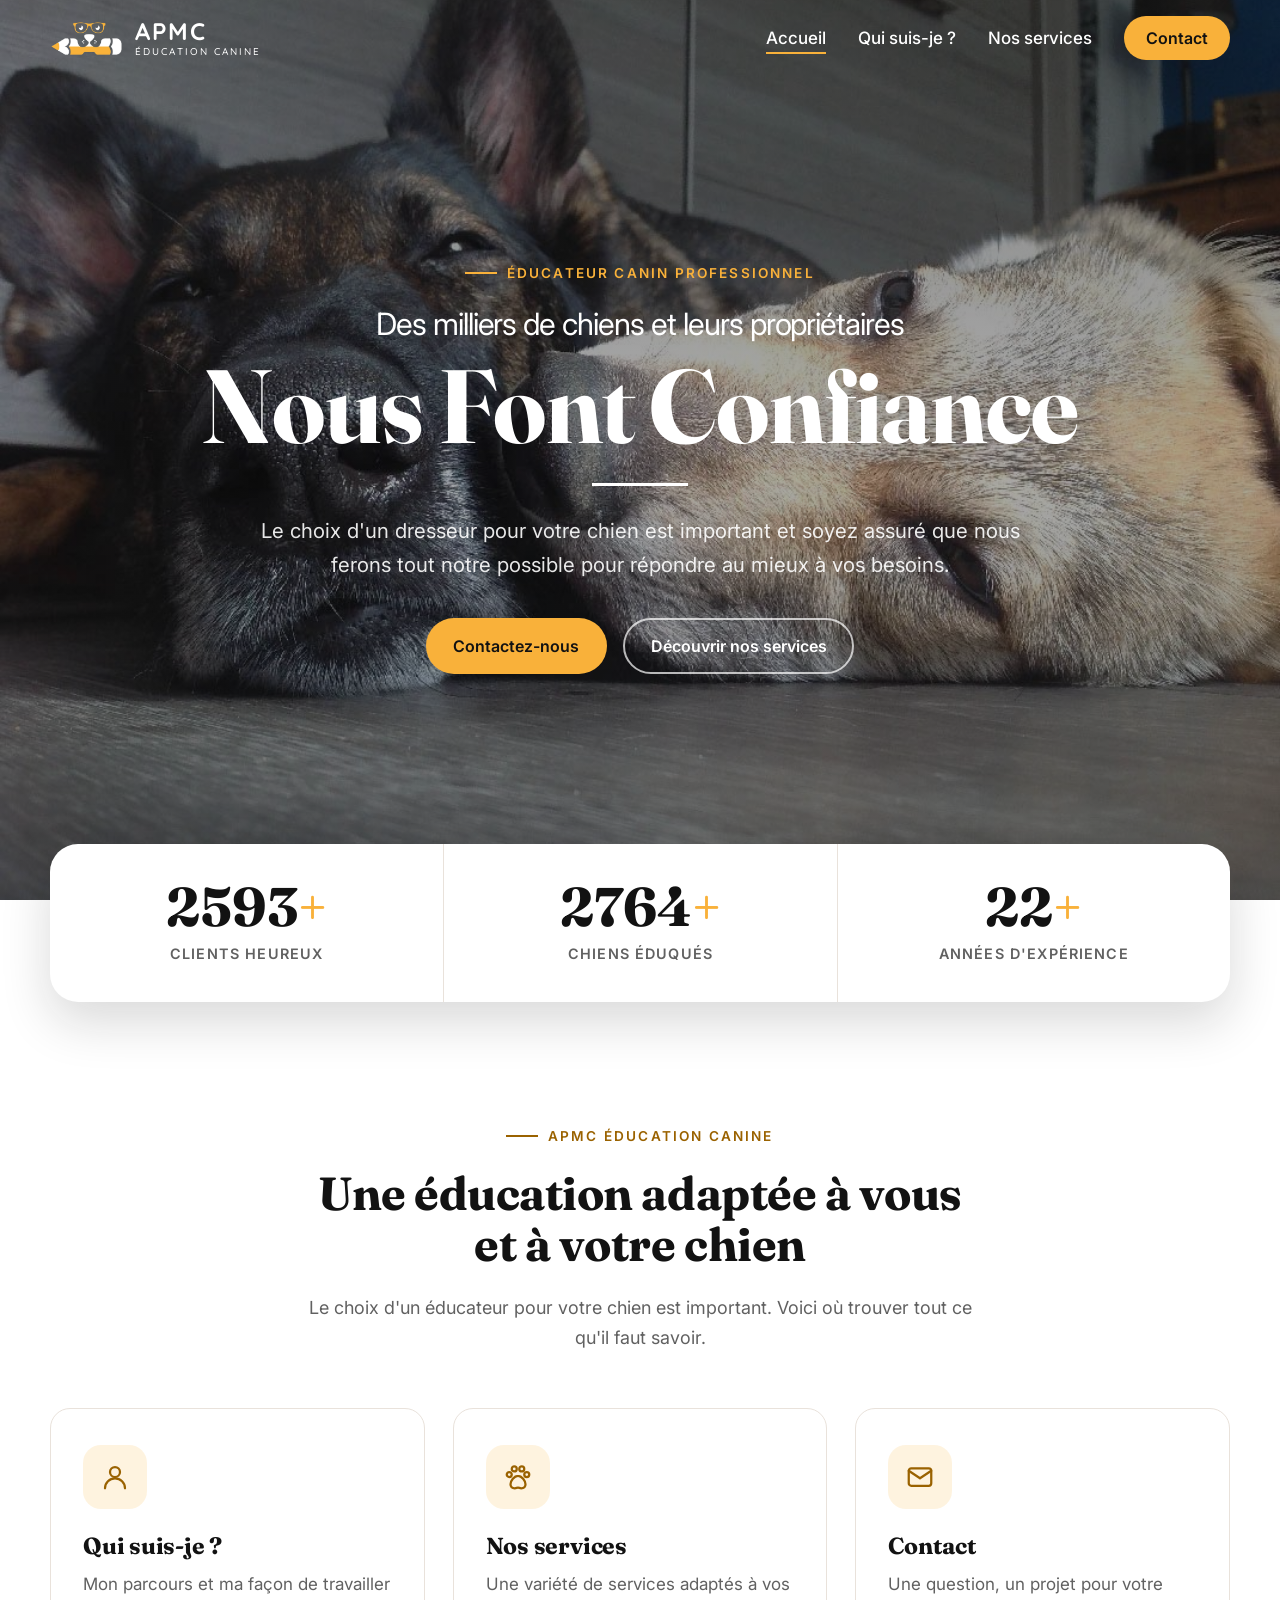
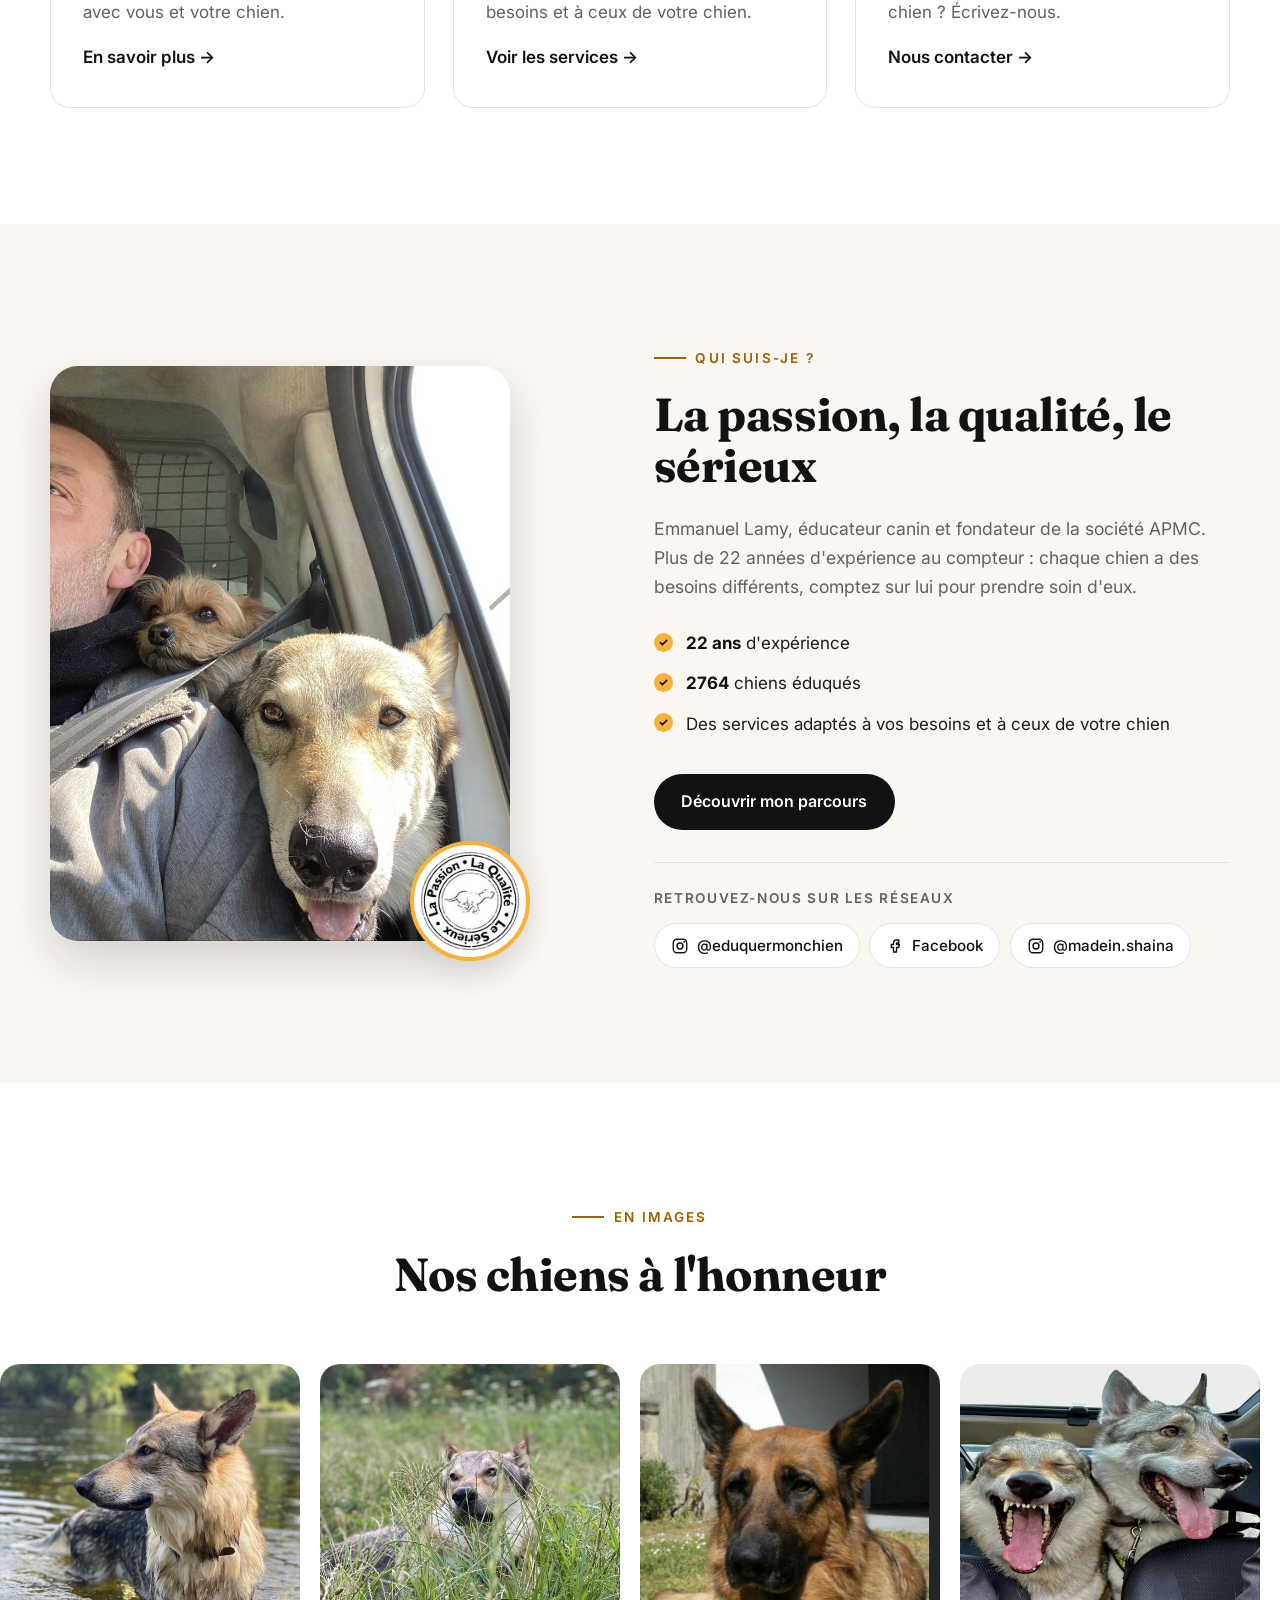
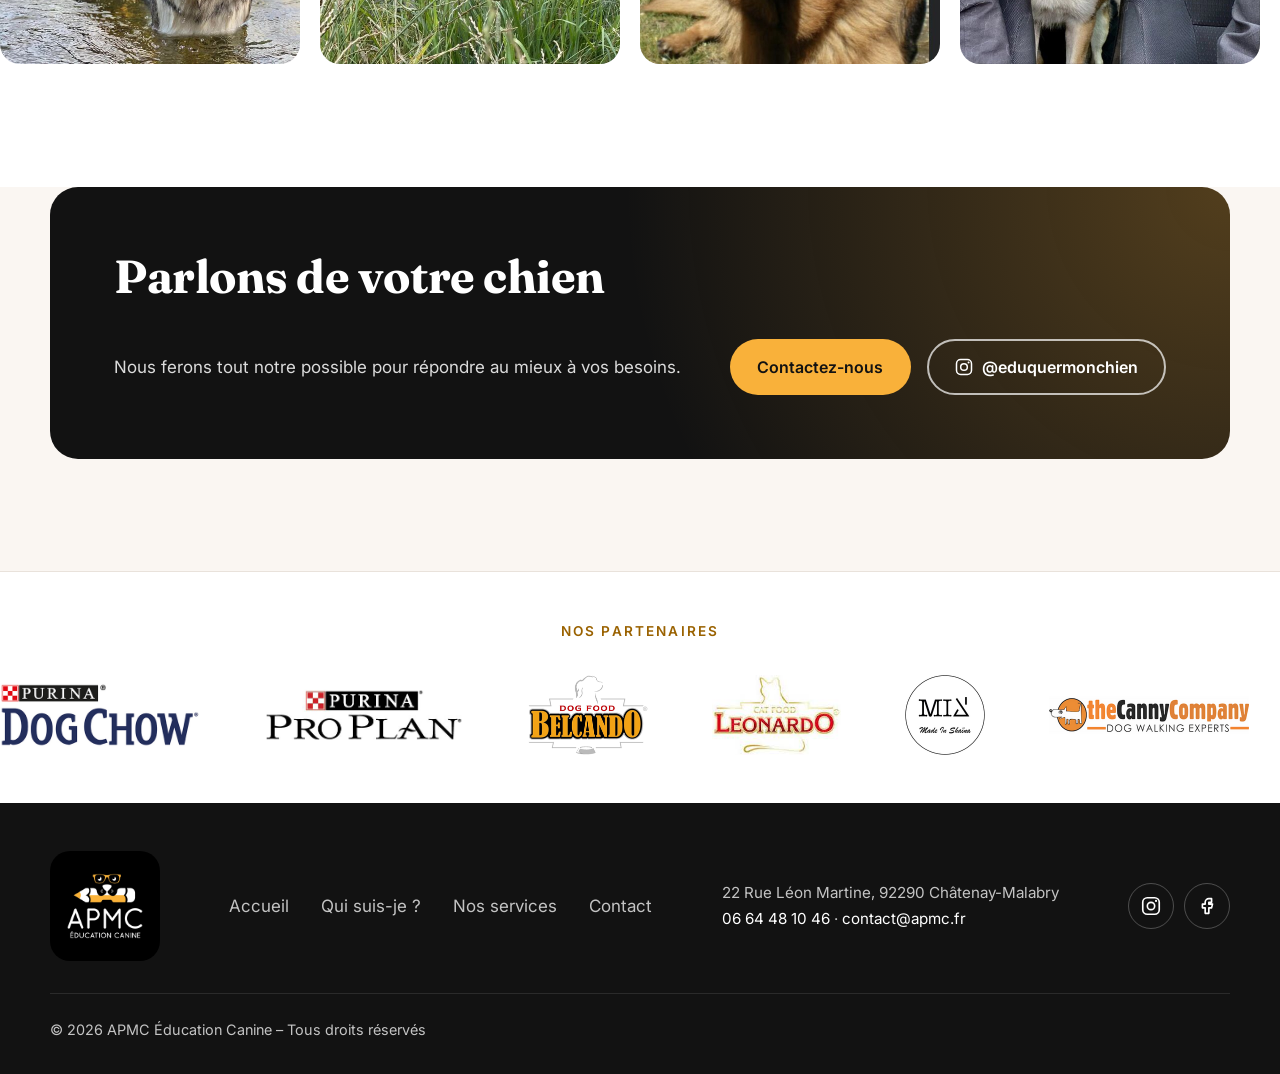
==== commit fcb23772: "Partenaires : logo Leonardo à la place du nom écrit Co-Authored-By: Claude Opus 5.5 <noreply@anthrop" ====
--- a/index.html
+++ b/index.html
@@ -54,8 +54,8 @@
     <link rel="preconnect" href="https://fonts.googleapis.com">
     <link rel="preconnect" href="https://fonts.gstatic.com" crossorigin>
     <link rel="stylesheet" href="https://fonts.googleapis.com/css2?family=Fraunces:ital,opsz,wght@0,9..144,600;0,9..144,700;1,9..144,600&family=Inter:wght@400;500;600;700&family=Quicksand:wght@500;700&display=swap">
-    <link rel="stylesheet" href="css/site.css?v=fcb2377">
-    <script src="js/site.js?v=fcb2377" defer></script>
+    <link rel="stylesheet" href="css/site.css?v=83218ae">
+    <script src="js/site.js?v=83218ae" defer></script>
 
     <!-- Global site tag (gtag.js) - Google Analytics -->
     <script async src="https://www.googletagmanager.com/gtag/js?id=G-6EHCMC91XN"></script>
--- a/css/site.css
+++ b/css/site.css
@@ -987,20 +987,6 @@
     color: var(--accent-dark);
 }
 
-/* Noms des partenaires (en attendant les fichiers de leurs logos) */
-.partner-name {
-    font-family: var(--font-display);
-    font-size: clamp(1.3rem, 2.5vw, 1.75rem);
-    font-weight: 700;
-    white-space: nowrap;
-    color: var(--muted);
-    transition: color .3s;
-}
-
-.partner-name:hover {
-    color: var(--night);
-}
-
 .partners img {
     height: 80px;
     width: auto;
